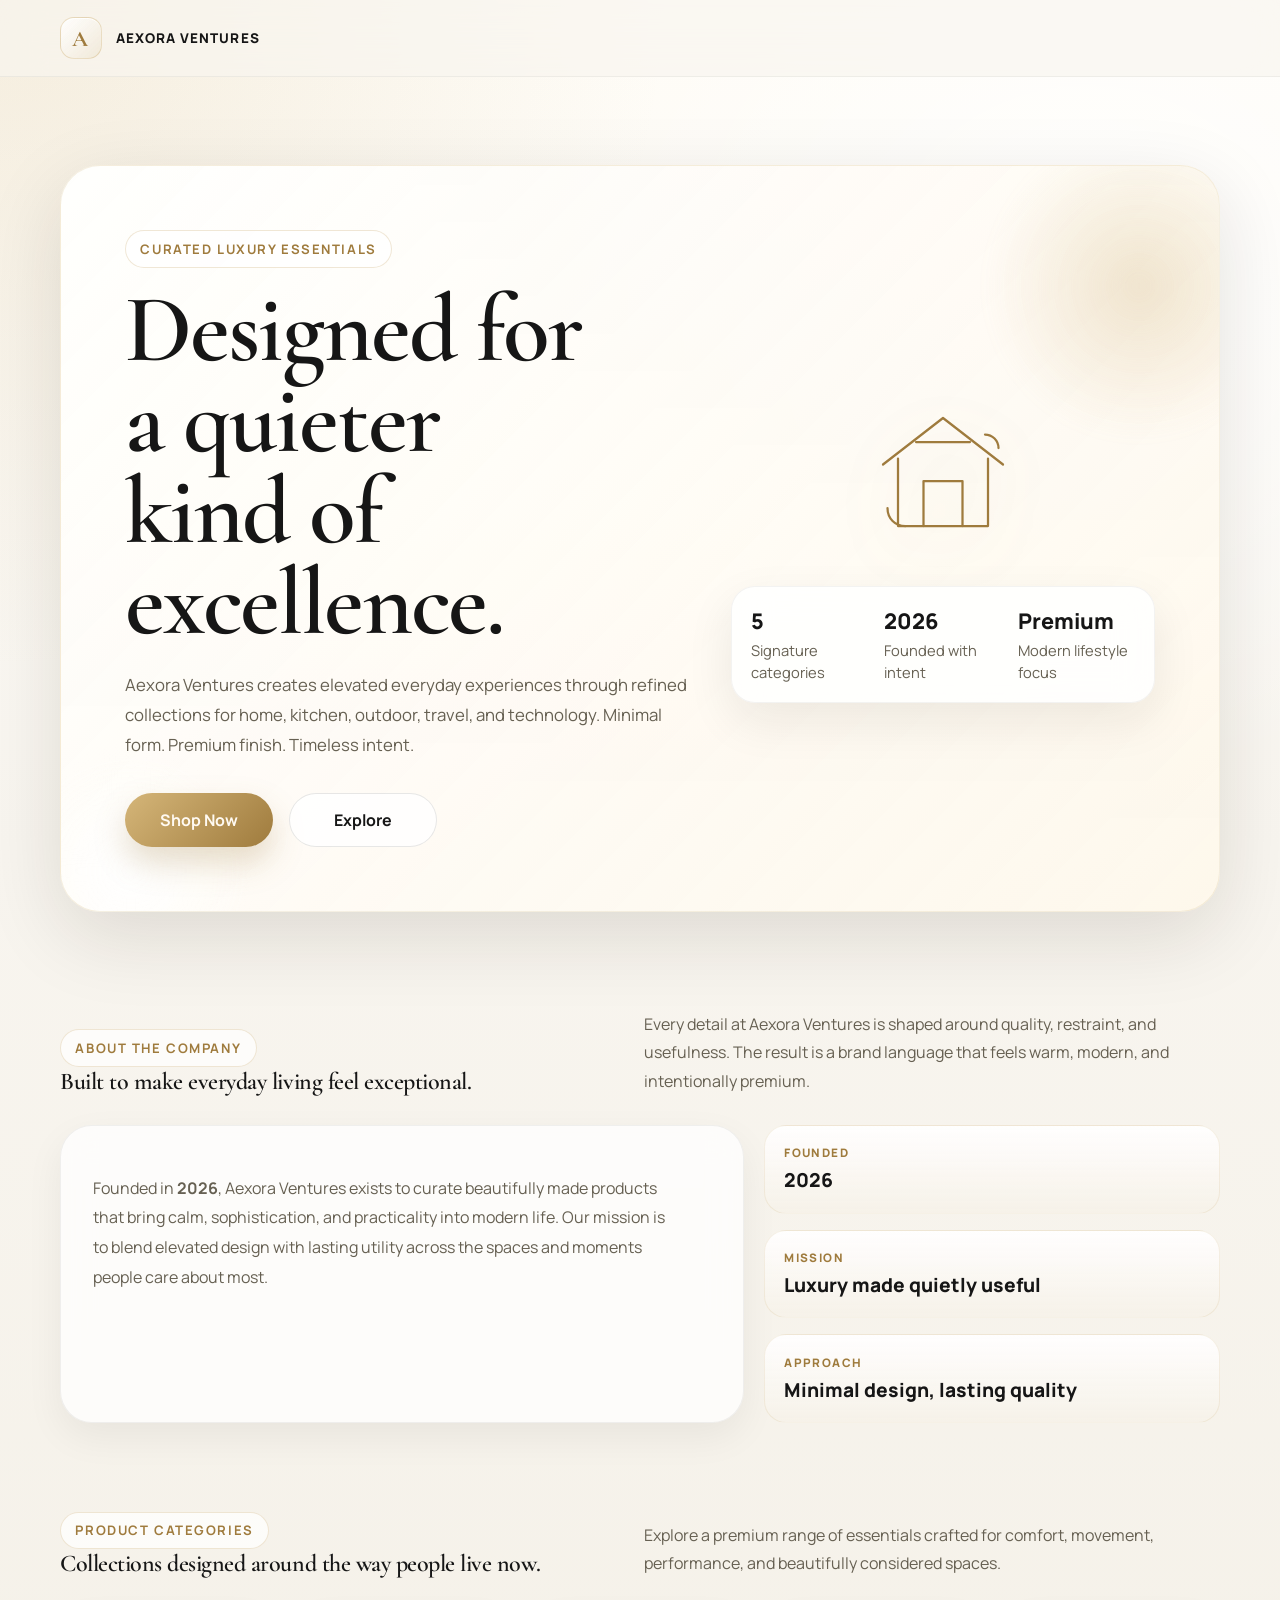
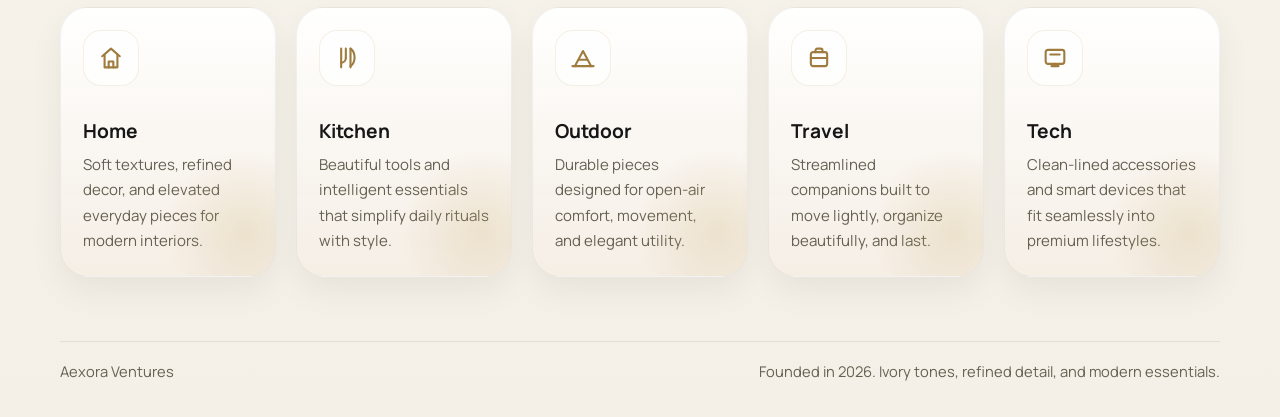
==== index.html @ 9843a8ac "Initial commit" ====
﻿<!DOCTYPE html>
<html lang="en">
<head>
  <meta charset="UTF-8">
  <meta name="viewport" content="width=device-width, initial-scale=1.0">
  <title>Aexora Ventures</title>
  <meta name="description" content="Aexora Ventures crafts refined essentials for modern living across home, kitchen, outdoor, travel, and tech.">
  <link rel="preconnect" href="https://fonts.googleapis.com">
  <link rel="preconnect" href="https://fonts.gstatic.com" crossorigin>
  <link href="https://fonts.googleapis.com/css2?family=Manrope:wght@400;500;600;700;800&family=Cormorant+Garamond:wght@500;600;700&display=swap" rel="stylesheet">
  <style>
    :root {
      --ivory: #f8f5ef;
      --white: #ffffff;
      --sand: #ebe3d3;
      --gold: #c9a96b;
      --gold-deep: #9f7b3d;
      --ink: #161616;
      --muted: #666052;
      --shadow: 0 24px 80px rgba(36, 27, 10, 0.12);
      --radius-lg: 32px;
      --radius-md: 24px;
      --radius-sm: 999px;
      --container: min(1160px, calc(100vw - 2rem));
    }

    * { box-sizing: border-box; }
    html { scroll-behavior: smooth; }

    body {
      margin: 0;
      font-family: "Manrope", sans-serif;
      color: var(--ink);
      background:
        radial-gradient(circle at top left, rgba(201, 169, 107, 0.18), transparent 28%),
        radial-gradient(circle at 85% 15%, rgba(255, 255, 255, 0.9), transparent 24%),
        linear-gradient(180deg, #fffdf8 0%, var(--ivory) 42%, #f4f0e7 100%);
      overflow-x: hidden;
    }

    body::before {
      content: "";
      position: fixed;
      inset: 0;
      pointer-events: none;
      background-image: linear-gradient(rgba(255, 255, 255, 0.22) 1px, transparent 1px), linear-gradient(90deg, rgba(255, 255, 255, 0.18) 1px, transparent 1px);
      background-size: 42px 42px;
      mask-image: linear-gradient(180deg, rgba(0, 0, 0, 0.16), transparent 75%);
      opacity: 0.25;
    }

    a { color: inherit; text-decoration: none; }
    .container { width: var(--container); margin: 0 auto; }

    .site-header {
      position: sticky;
      top: 0;
      z-index: 20;
      backdrop-filter: blur(20px);
      background: rgba(248, 245, 239, 0.68);
      border-bottom: 1px solid rgba(22, 22, 22, 0.05);
    }

    .nav {
      display: flex;
      align-items: center;
      justify-content: flex-start;
      min-height: 76px;
      gap: 1rem;
      position: relative;
    }

    .brand {
      display: flex;
      align-items: center;
      gap: 0.85rem;
      font-weight: 800;
      letter-spacing: 0.08em;
      text-transform: uppercase;
      font-size: 0.84rem;
    }

    .brand-mark {
      width: 42px;
      height: 42px;
      display: grid;
      place-items: center;
      border-radius: 14px;
      border: 1px solid rgba(201, 169, 107, 0.36);
      background: linear-gradient(135deg, rgba(255, 255, 255, 0.92), rgba(201, 169, 107, 0.14));
      box-shadow: inset 0 1px 0 rgba(255, 255, 255, 0.8);
      color: var(--gold-deep);
      font-family: "Cormorant Garamond", serif;
      font-size: 1.4rem;
    }

    .hero { padding: 5.5rem 0 4rem; }

    .hero-shell {
      position: relative;
      overflow: hidden;
      padding: clamp(2rem, 5vw, 4rem);
      border-radius: calc(var(--radius-lg) + 8px);
      background: linear-gradient(135deg, rgba(255, 255, 255, 0.95), rgba(255, 248, 235, 0.82)), linear-gradient(180deg, rgba(201, 169, 107, 0.08), transparent);
      border: 1px solid rgba(201, 169, 107, 0.18);
      box-shadow: var(--shadow);
      isolation: isolate;
    }

    .hero-shell::before,
    .hero-shell::after {
      content: "";
      position: absolute;
      border-radius: 999px;
      filter: blur(8px);
      z-index: -1;
    }

    .hero-shell::before {
      width: 320px;
      height: 320px;
      right: -80px;
      top: -40px;
      background: radial-gradient(circle, rgba(201, 169, 107, 0.28), transparent 68%);
    }

    .hero-shell::after {
      width: 260px;
      height: 260px;
      left: -60px;
      bottom: -90px;
      background: radial-gradient(circle, rgba(255, 255, 255, 0.92), transparent 62%);
    }

    .hero-grid {
      display: grid;
      grid-template-columns: 1.15fr 0.85fr;
      gap: 2rem;
      align-items: center;
    }

    .eyebrow {
      display: inline-flex;
      align-items: center;
      gap: 0.5rem;
      padding: 0.55rem 0.9rem;
      border-radius: var(--radius-sm);
      border: 1px solid rgba(201, 169, 107, 0.28);
      background: rgba(255, 255, 255, 0.72);
      color: var(--gold-deep);
      font-size: 0.82rem;
      font-weight: 700;
      letter-spacing: 0.12em;
      text-transform: uppercase;
    }

    h1, h2 {
      font-family: "Cormorant Garamond", serif;
      font-weight: 600;
      letter-spacing: -0.02em;
      margin: 0;
    }

    h1 {
      font-size: clamp(3rem, 8vw, 6rem);
      line-height: 0.95;
      margin-top: 1rem;
      max-width: 10ch;
    }

    .hero-copy p {
      max-width: 44rem;
      font-size: 1.05rem;
      line-height: 1.8;
      color: var(--muted);
      margin: 1.35rem 0 0;
    }

    .button-row {
      display: flex;
      flex-wrap: wrap;
      gap: 1rem;
      margin-top: 2rem;
    }

    .button {
      display: inline-flex;
      align-items: center;
      justify-content: center;
      min-width: 148px;
      padding: 0.95rem 1.4rem;
      border-radius: var(--radius-sm);
      font-weight: 700;
      transition: transform 0.25s ease, box-shadow 0.25s ease, background 0.25s ease, color 0.25s ease;
    }

    .button-primary {
      background: linear-gradient(135deg, #d5b679, var(--gold-deep));
      color: #fffaf2;
      box-shadow: 0 16px 32px rgba(159, 123, 61, 0.26);
    }

    .button-secondary {
      border: 1px solid rgba(22, 22, 22, 0.1);
      background: rgba(255, 255, 255, 0.82);
      color: var(--ink);
    }

    .button:hover,
    .button:focus-visible { transform: translateY(-2px); }

    .hero-card { display: grid; gap: 1rem; }

    .floating-card,
    .stat-card {
      border-radius: var(--radius-md);
      background: rgba(255, 255, 255, 0.84);
      border: 1px solid rgba(22, 22, 22, 0.05);
      box-shadow: 0 18px 48px rgba(22, 22, 22, 0.08);
      backdrop-filter: blur(18px);
    }

    .floating-card {
      padding: 0.5rem;
      min-height: 0;
      display: grid;
      place-items: center;
      background: transparent;
      border: 0;
      box-shadow: none;
      backdrop-filter: none;
    }

    .floating-card::before {
      display: none;
    }

    .hero-symbol-wrap {
      position: relative;
      width: 100%;
      display: grid;
      place-items: center;
    }

    .hero-symbol {
      width: min(100%, 180px);
      display: grid;
      place-items: center;
      color: var(--gold-deep);
      animation: float 7s ease-in-out infinite;
    }

    .hero-symbol svg {
      width: 100%;
      height: auto;
      stroke: currentColor;
      fill: none;
      stroke-width: 1.5;
      stroke-linecap: round;
      stroke-linejoin: round;
      filter: drop-shadow(0 16px 28px rgba(159, 123, 61, 0.18));
    }

    .stat-card {
      display: grid;
      grid-template-columns: repeat(3, 1fr);
      gap: 1rem;
      padding: 1.2rem;
    }

    .stat strong {
      display: block;
      font-size: 1.35rem;
      font-weight: 800;
      margin-bottom: 0.25rem;
    }

    .stat span {
      color: var(--muted);
      font-size: 0.92rem;
    }

    section { padding: 1.5rem 0 4rem; }

    .section-head {
      display: flex;
      align-items: end;
      justify-content: space-between;
      gap: 1rem;
      margin-bottom: 1.8rem;
    }

    .section-head p {
      color: var(--muted);
      max-width: 36rem;
      line-height: 1.8;
      margin: 0.6rem 0 0;
    }

    .about-grid,
    .category-grid,
    .featured-grid {
      display: grid;
      gap: 1.25rem;
    }

    .about-grid { grid-template-columns: 1.2fr 0.8fr; }

    .panel {
      border-radius: var(--radius-lg);
      padding: clamp(1.4rem, 3vw, 2rem);
      background: rgba(255, 255, 255, 0.74);
      border: 1px solid rgba(22, 22, 22, 0.06);
      box-shadow: 0 14px 38px rgba(22, 22, 22, 0.06);
      backdrop-filter: blur(16px);
    }

    .mission-copy {
      color: var(--muted);
      line-height: 1.85;
      font-size: 1rem;
      max-width: 58ch;
    }

    .about-meta { display: grid; gap: 1rem; }

    .meta-block {
      padding: 1.2rem;
      border-radius: 22px;
      background: linear-gradient(180deg, rgba(255, 255, 255, 0.92), rgba(246, 241, 232, 0.88));
      border: 1px solid rgba(201, 169, 107, 0.16);
    }

    .meta-block small {
      display: block;
      text-transform: uppercase;
      letter-spacing: 0.12em;
      font-size: 0.73rem;
      color: var(--gold-deep);
      margin-bottom: 0.4rem;
      font-weight: 800;
    }

    .meta-block strong {
      font-size: 1.2rem;
      font-weight: 800;
    }

    .category-grid { grid-template-columns: repeat(5, minmax(0, 1fr)); }

    .category-card {
      position: relative;
      min-height: 230px;
      padding: 1.35rem;
      overflow: hidden;
      border-radius: 28px;
      background: linear-gradient(180deg, rgba(255, 255, 255, 0.94), rgba(244, 238, 228, 0.92));
      border: 1px solid rgba(22, 22, 22, 0.05);
      box-shadow: 0 14px 34px rgba(22, 22, 22, 0.06);
      transition: transform 0.35s ease, box-shadow 0.35s ease;
    }

    .category-card::before {
      content: "";
      position: absolute;
      width: 170px;
      height: 170px;
      right: -55px;
      bottom: -40px;
      border-radius: 50%;
      background: radial-gradient(circle, rgba(201, 169, 107, 0.22), transparent 68%);
    }

    .category-card:hover,
    .category-card:focus-within {
      transform: translateY(-6px);
      box-shadow: 0 22px 52px rgba(22, 22, 22, 0.1);
    }

    .category-icon {
      width: 56px;
      height: 56px;
      border-radius: 18px;
      display: grid;
      place-items: center;
      background: rgba(255, 255, 255, 0.78);
      border: 1px solid rgba(201, 169, 107, 0.18);
      color: var(--gold-deep);
      font-size: 1.35rem;
      margin-bottom: 2rem;
    }

    .category-icon svg {
      width: 28px;
      height: 28px;
      stroke: currentColor;
      fill: none;
      stroke-width: 1.8;
      stroke-linecap: round;
      stroke-linejoin: round;
    }

    .category-card h3 {
      margin: 0 0 0.5rem;
      font-size: 1.2rem;
    }

    .category-card p {
      margin: 0;
      color: var(--muted);
      line-height: 1.7;
      font-size: 0.94rem;
    }

    .featured-grid { grid-template-columns: 1.1fr 0.9fr; }

    .featured-main {
      min-height: 320px;
      display: flex;
      flex-direction: column;
      justify-content: space-between;
      background: linear-gradient(135deg, rgba(255, 255, 255, 0.96), rgba(245, 239, 230, 0.88)), radial-gradient(circle at right, rgba(201, 169, 107, 0.14), transparent 35%);
    }

    .featured-main p {
      color: var(--muted);
      max-width: 34rem;
      line-height: 1.85;
    }

    .placeholder-badge {
      display: inline-flex;
      align-items: center;
      gap: 0.45rem;
      width: fit-content;
      padding: 0.55rem 0.9rem;
      border-radius: var(--radius-sm);
      background: rgba(201, 169, 107, 0.12);
      color: var(--gold-deep);
      font-weight: 700;
      font-size: 0.86rem;
    }

    .footer { padding: 0 0 2.25rem; }

    .footer-shell {
      display: flex;
      align-items: center;
      justify-content: space-between;
      gap: 1rem;
      padding: 1.2rem 0 0;
      border-top: 1px solid rgba(22, 22, 22, 0.08);
      color: var(--muted);
      font-size: 0.92rem;
    }

    .reveal {
      opacity: 0;
      transform: translateY(24px);
      transition: opacity 0.7s ease, transform 0.7s ease;
    }

    .reveal.is-visible {
      opacity: 1;
      transform: translateY(0);
    }

    .reveal-delay-1 { transition-delay: 0.08s; }
    .reveal-delay-2 { transition-delay: 0.16s; }
    .reveal-delay-3 { transition-delay: 0.24s; }
    .reveal-delay-4 { transition-delay: 0.32s; }

    @keyframes float {
      0%, 100% { transform: translateY(0) scale(1); }
      50% { transform: translateY(-10px) scale(1.02); }
    }

    @media (max-width: 1080px) {
      .hero-grid,
      .about-grid,
      .featured-grid { grid-template-columns: 1fr; }
      .category-grid { grid-template-columns: repeat(2, minmax(0, 1fr)); }
    }

    @media (max-width: 760px) {
      .site-header { background: rgba(248, 245, 239, 0.88); }

      .stat-card,
      .category-grid { grid-template-columns: 1fr; }

      h1 { max-width: 12ch; }
      .button { width: 100%; }

      .footer-shell,
      .section-head {
        flex-direction: column;
        align-items: start;
      }
    }
  </style>
</head>
<body>
  <header class="site-header">
    <div class="container">
      <nav class="nav" id="nav">
        <a class="brand" href="#top" aria-label="Aexora Ventures home">
          <span class="brand-mark">A</span>
          <span>Aexora Ventures</span>
        </a>
      </nav>
    </div>
  </header>

  <main id="top">
    <section class="hero">
      <div class="container">
        <div class="hero-shell reveal is-visible">
          <div class="hero-grid">
            <div class="hero-copy">
              <div class="eyebrow">Curated Luxury Essentials</div>
              <h1>Designed for a quieter kind of excellence.</h1>
              <p>
                Aexora Ventures creates elevated everyday experiences through refined collections for home,
                kitchen, outdoor, travel, and technology. Minimal form. Premium finish. Timeless intent.
              </p>
              <div class="button-row">
                <a class="button button-primary" href="#categories">Shop Now</a>
                <a class="button button-secondary" href="#about">Explore</a>
              </div>
            </div>
            <div class="hero-card">
              <div class="floating-card reveal reveal-delay-1">
                <div class="hero-symbol-wrap" aria-hidden="true">
                  <div class="hero-symbol">
                    <svg viewBox="0 0 120 120">
                      <path d="M20 55 60 24l40 31"></path>
                      <path d="M30 51v45h60V51"></path>
                      <path d="M47 96V66h26v30"></path>
                      <path d="M42 40h36"></path>
                      <path d="M88 35c5 0 9 4 9 9"></path>
                      <path d="M23 84c0 7 5 12 12 12"></path>
                    </svg>
                  </div>
                </div>
              </div>
              <div class="stat-card reveal reveal-delay-2">
                <div class="stat">
                  <strong>5</strong>
                  <span>Signature categories</span>
                </div>
                <div class="stat">
                  <strong>2026</strong>
                  <span>Founded with intent</span>
                </div>
                <div class="stat">
                  <strong>Premium</strong>
                  <span>Modern lifestyle focus</span>
                </div>
              </div>
            </div>
          </div>
        </div>
      </div>
    </section>

    <section id="about">
      <div class="container">
        <div class="section-head reveal">
          <div>
            <div class="eyebrow">About The Company</div>
            <h2>Built to make everyday living feel exceptional.</h2>
          </div>
          <p>
            Every detail at Aexora Ventures is shaped around quality, restraint, and usefulness. The result is a brand
            language that feels warm, modern, and intentionally premium.
          </p>
        </div>
        <div class="about-grid">
          <article class="panel reveal reveal-delay-1">
            <p class="mission-copy">
              Founded in <strong>2026</strong>, Aexora Ventures exists to curate beautifully made products that bring
              calm, sophistication, and practicality into modern life. Our mission is to blend elevated design with
              lasting utility across the spaces and moments people care about most.
            </p>
          </article>
          <aside class="about-meta">
            <div class="meta-block reveal reveal-delay-2">
              <small>Founded</small>
              <strong>2026</strong>
            </div>
            <div class="meta-block reveal reveal-delay-3">
              <small>Mission</small>
              <strong>Luxury made quietly useful</strong>
            </div>
            <div class="meta-block reveal reveal-delay-4">
              <small>Approach</small>
              <strong>Minimal design, lasting quality</strong>
            </div>
          </aside>
        </div>
      </div>
    </section>

    <section id="categories">
      <div class="container">
        <div class="section-head reveal">
          <div>
            <div class="eyebrow">Product Categories</div>
            <h2>Collections designed around the way people live now.</h2>
          </div>
          <p>
            Explore a premium range of essentials crafted for comfort, movement, performance, and beautifully considered spaces.
          </p>
        </div>
        <div class="category-grid">
          <article class="category-card reveal reveal-delay-1">
            <div class="category-icon" aria-hidden="true">
              <svg viewBox="0 0 24 24">
                <path d="M4.5 10.5 12 4l7.5 6.5"></path>
                <path d="M6.5 9.5V20h11V9.5"></path>
                <path d="M10 20v-5h4v5"></path>
              </svg>
            </div>
            <h3>Home</h3>
            <p>Soft textures, refined decor, and elevated everyday pieces for modern interiors.</p>
          </article>
          <article class="category-card reveal reveal-delay-2">
            <div class="category-icon" aria-hidden="true">
              <svg viewBox="0 0 24 24">
                <path d="M7 4v16"></path>
                <path d="M11 4v8"></path>
                <path d="M15 4v16"></path>
                <path d="M11 12c0 2.2-1.8 4-4 4"></path>
                <path d="M15 4c2.4 1.8 3.5 4.2 3.5 7.5S17.4 17.2 15 19"></path>
              </svg>
            </div>
            <h3>Kitchen</h3>
            <p>Beautiful tools and intelligent essentials that simplify daily rituals with style.</p>
          </article>
          <article class="category-card reveal reveal-delay-3">
            <div class="category-icon" aria-hidden="true">
              <svg viewBox="0 0 24 24">
                <path d="M5 19 12 6l7 13"></path>
                <path d="M8.5 13.5h7"></path>
                <path d="M3 19h18"></path>
              </svg>
            </div>
            <h3>Outdoor</h3>
            <p>Durable pieces designed for open-air comfort, movement, and elegant utility.</p>
          </article>
          <article class="category-card reveal reveal-delay-4">
            <div class="category-icon" aria-hidden="true">
              <svg viewBox="0 0 24 24">
                <rect x="5" y="7" width="14" height="12" rx="2"></rect>
                <path d="M9 7V5.5A1.5 1.5 0 0 1 10.5 4h3A1.5 1.5 0 0 1 15 5.5V7"></path>
                <path d="M5 12h14"></path>
              </svg>
            </div>
            <h3>Travel</h3>
            <p>Streamlined companions built to move lightly, organize beautifully, and last.</p>
          </article>
          <article class="category-card reveal">
            <div class="category-icon" aria-hidden="true">
              <svg viewBox="0 0 24 24">
                <rect x="4" y="5" width="16" height="12" rx="2"></rect>
                <path d="M9 19h6"></path>
                <path d="M12 17v2"></path>
                <path d="M8 9h8"></path>
              </svg>
            </div>
            <h3>Tech</h3>
            <p>Clean-lined accessories and smart devices that fit seamlessly into premium lifestyles.</p>
          </article>
        </div>
      </div>
    </section>
  </main>

  <footer class="footer" id="contact">
    <div class="container">
      <div class="footer-shell">
        <span>Aexora Ventures</span>
        <span>Founded in 2026. Ivory tones, refined detail, and modern essentials.</span>
      </div>
    </div>
  </footer>

    <script>
    const observer = new IntersectionObserver((entries) => {
      entries.forEach((entry) => {
        if (entry.isIntersecting) {
          entry.target.classList.add("is-visible");
          observer.unobserve(entry.target);
        }
      });
    }, { threshold: 0.18 });

    document.querySelectorAll(".reveal:not(.is-visible)").forEach((element) => observer.observe(element));
  </script>
</body>
</html>
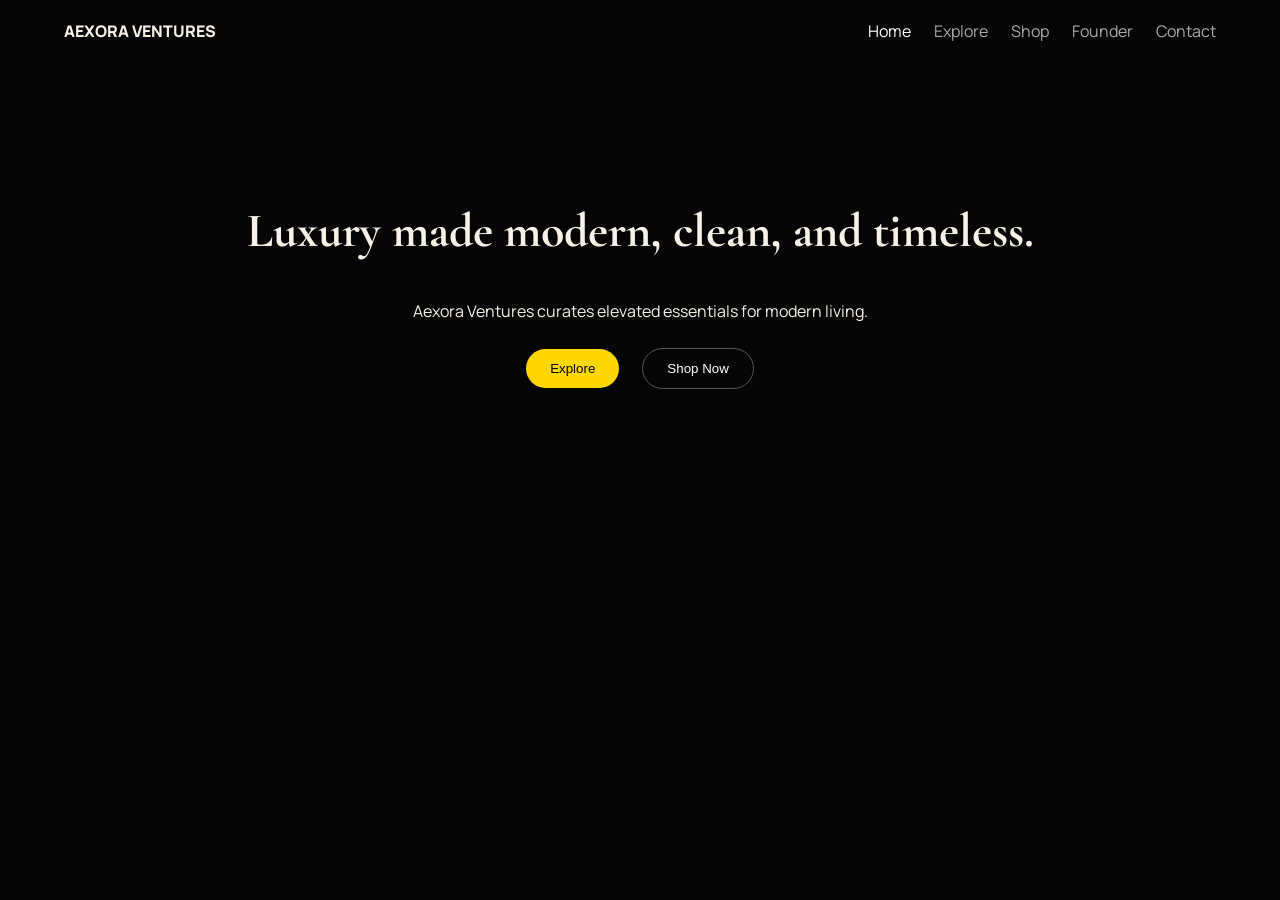
==== commit f2eb38b9: "fixed blank page" ====
--- a/index.html
+++ b/index.html
@@ -1,704 +1,129 @@
-﻿<!DOCTYPE html>
+<!DOCTYPE html>
 <html lang="en">
 <head>
   <meta charset="UTF-8">
   <meta name="viewport" content="width=device-width, initial-scale=1.0">
-  <title>Aexora Ventures</title>
-  <meta name="description" content="Aexora Ventures crafts refined essentials for modern living across home, kitchen, outdoor, travel, and tech.">
-  <link rel="preconnect" href="https://fonts.googleapis.com">
-  <link rel="preconnect" href="https://fonts.gstatic.com" crossorigin>
-  <link href="https://fonts.googleapis.com/css2?family=Manrope:wght@400;500;600;700;800&family=Cormorant+Garamond:wght@500;600;700&display=swap" rel="stylesheet">
+  <title>Aexora Ventures | Luxury Reimagined</title>
+
+  <link href="https://fonts.googleapis.com/css2?family=Manrope:wght@400;600;800&family=Cormorant+Garamond:wght@600&display=swap" rel="stylesheet">
+
   <style>
-    :root {
-      --ivory: #f8f5ef;
-      --white: #ffffff;
-      --sand: #ebe3d3;
-      --gold: #c9a96b;
-      --gold-deep: #9f7b3d;
-      --ink: #161616;
-      --muted: #666052;
-      --shadow: 0 24px 80px rgba(36, 27, 10, 0.12);
-      --radius-lg: 32px;
-      --radius-md: 24px;
-      --radius-sm: 999px;
-      --container: min(1160px, calc(100vw - 2rem));
+    body {
+      margin: 0;
+      background: #050505;
+      color: #f7f2e8;
+      font-family: "Manrope", sans-serif;
     }
 
-    * { box-sizing: border-box; }
-    html { scroll-behavior: smooth; }
-
-    body {
-      margin: 0;
-      font-family: "Manrope", sans-serif;
-      color: var(--ink);
-      background:
-        radial-gradient(circle at top left, rgba(201, 169, 107, 0.18), transparent 28%),
-        radial-gradient(circle at 85% 15%, rgba(255, 255, 255, 0.9), transparent 24%),
-        linear-gradient(180deg, #fffdf8 0%, var(--ivory) 42%, #f4f0e7 100%);
-      overflow-x: hidden;
+    .container {
+      width: 90%;
+      margin: auto;
     }
 
-    body::before {
-      content: "";
-      position: fixed;
-      inset: 0;
-      pointer-events: none;
-      background-image: linear-gradient(rgba(255, 255, 255, 0.22) 1px, transparent 1px), linear-gradient(90deg, rgba(255, 255, 255, 0.18) 1px, transparent 1px);
-      background-size: 42px 42px;
-      mask-image: linear-gradient(180deg, rgba(0, 0, 0, 0.16), transparent 75%);
-      opacity: 0.25;
-    }
-
-    a { color: inherit; text-decoration: none; }
-    .container { width: var(--container); margin: 0 auto; }
-
-    .site-header {
-      position: sticky;
-      top: 0;
-      z-index: 20;
-      backdrop-filter: blur(20px);
-      background: rgba(248, 245, 239, 0.68);
-      border-bottom: 1px solid rgba(22, 22, 22, 0.05);
-    }
-
-    .nav {
+    header {
+      padding: 20px 0;
       display: flex;
+      justify-content: space-between;
       align-items: center;
-      justify-content: flex-start;
-      min-height: 76px;
-      gap: 1rem;
-      position: relative;
     }
 
     .brand {
-      display: flex;
-      align-items: center;
-      gap: 0.85rem;
       font-weight: 800;
-      letter-spacing: 0.08em;
-      text-transform: uppercase;
-      font-size: 0.84rem;
     }
 
-    .brand-mark {
-      width: 42px;
-      height: 42px;
-      display: grid;
-      place-items: center;
-      border-radius: 14px;
-      border: 1px solid rgba(201, 169, 107, 0.36);
-      background: linear-gradient(135deg, rgba(255, 255, 255, 0.92), rgba(201, 169, 107, 0.14));
-      box-shadow: inset 0 1px 0 rgba(255, 255, 255, 0.8);
-      color: var(--gold-deep);
-      font-family: "Cormorant Garamond", serif;
-      font-size: 1.4rem;
+    nav a {
+      margin-left: 20px;
+      color: #aaa;
+      text-decoration: none;
     }
 
-    .hero { padding: 5.5rem 0 4rem; }
-
-    .hero-shell {
-      position: relative;
-      overflow: hidden;
-      padding: clamp(2rem, 5vw, 4rem);
-      border-radius: calc(var(--radius-lg) + 8px);
-      background: linear-gradient(135deg, rgba(255, 255, 255, 0.95), rgba(255, 248, 235, 0.82)), linear-gradient(180deg, rgba(201, 169, 107, 0.08), transparent);
-      border: 1px solid rgba(201, 169, 107, 0.18);
-      box-shadow: var(--shadow);
-      isolation: isolate;
+    nav a.active {
+      color: #fff;
     }
 
-    .hero-shell::before,
-    .hero-shell::after {
-      content: "";
-      position: absolute;
-      border-radius: 999px;
-      filter: blur(8px);
-      z-index: -1;
-    }
-
-    .hero-shell::before {
-      width: 320px;
-      height: 320px;
-      right: -80px;
-      top: -40px;
-      background: radial-gradient(circle, rgba(201, 169, 107, 0.28), transparent 68%);
-    }
-
-    .hero-shell::after {
-      width: 260px;
-      height: 260px;
-      left: -60px;
-      bottom: -90px;
-      background: radial-gradient(circle, rgba(255, 255, 255, 0.92), transparent 62%);
-    }
-
-    .hero-grid {
-      display: grid;
-      grid-template-columns: 1.15fr 0.85fr;
-      gap: 2rem;
-      align-items: center;
-    }
-
-    .eyebrow {
-      display: inline-flex;
-      align-items: center;
-      gap: 0.5rem;
-      padding: 0.55rem 0.9rem;
-      border-radius: var(--radius-sm);
-      border: 1px solid rgba(201, 169, 107, 0.28);
-      background: rgba(255, 255, 255, 0.72);
-      color: var(--gold-deep);
-      font-size: 0.82rem;
-      font-weight: 700;
-      letter-spacing: 0.12em;
-      text-transform: uppercase;
-    }
-
-    h1, h2 {
-      font-family: "Cormorant Garamond", serif;
-      font-weight: 600;
-      letter-spacing: -0.02em;
-      margin: 0;
+    .hero {
+      padding: 100px 0;
+      text-align: center;
     }
 
     h1 {
-      font-size: clamp(3rem, 8vw, 6rem);
-      line-height: 0.95;
-      margin-top: 1rem;
-      max-width: 10ch;
-    }
-
-    .hero-copy p {
-      max-width: 44rem;
-      font-size: 1.05rem;
-      line-height: 1.8;
-      color: var(--muted);
-      margin: 1.35rem 0 0;
-    }
-
-    .button-row {
-      display: flex;
-      flex-wrap: wrap;
-      gap: 1rem;
-      margin-top: 2rem;
+      font-family: "Cormorant Garamond", serif;
+      font-size: 3rem;
     }
 
     .button {
-      display: inline-flex;
-      align-items: center;
-      justify-content: center;
-      min-width: 148px;
-      padding: 0.95rem 1.4rem;
-      border-radius: var(--radius-sm);
-      font-weight: 700;
-      transition: transform 0.25s ease, box-shadow 0.25s ease, background 0.25s ease, color 0.25s ease;
+      padding: 12px 24px;
+      margin: 10px;
+      border-radius: 30px;
+      border: none;
+      cursor: pointer;
     }
 
-    .button-primary {
-      background: linear-gradient(135deg, #d5b679, var(--gold-deep));
-      color: #fffaf2;
-      box-shadow: 0 16px 32px rgba(159, 123, 61, 0.26);
+    .primary {
+      background: gold;
+      color: black;
     }
 
-    .button-secondary {
-      border: 1px solid rgba(22, 22, 22, 0.1);
-      background: rgba(255, 255, 255, 0.82);
-      color: var(--ink);
-    }
-
-    .button:hover,
-    .button:focus-visible { transform: translateY(-2px); }
-
-    .hero-card { display: grid; gap: 1rem; }
-
-    .floating-card,
-    .stat-card {
-      border-radius: var(--radius-md);
-      background: rgba(255, 255, 255, 0.84);
-      border: 1px solid rgba(22, 22, 22, 0.05);
-      box-shadow: 0 18px 48px rgba(22, 22, 22, 0.08);
-      backdrop-filter: blur(18px);
-    }
-
-    .floating-card {
-      padding: 0.5rem;
-      min-height: 0;
-      display: grid;
-      place-items: center;
+    .secondary {
       background: transparent;
-      border: 0;
-      box-shadow: none;
-      backdrop-filter: none;
-    }
-
-    .floating-card::before {
-      display: none;
-    }
-
-    .hero-symbol-wrap {
-      position: relative;
-      width: 100%;
-      display: grid;
-      place-items: center;
-    }
-
-    .hero-symbol {
-      width: min(100%, 180px);
-      display: grid;
-      place-items: center;
-      color: var(--gold-deep);
-      animation: float 7s ease-in-out infinite;
-    }
-
-    .hero-symbol svg {
-      width: 100%;
-      height: auto;
-      stroke: currentColor;
-      fill: none;
-      stroke-width: 1.5;
-      stroke-linecap: round;
-      stroke-linejoin: round;
-      filter: drop-shadow(0 16px 28px rgba(159, 123, 61, 0.18));
-    }
-
-    .stat-card {
-      display: grid;
-      grid-template-columns: repeat(3, 1fr);
-      gap: 1rem;
-      padding: 1.2rem;
-    }
-
-    .stat strong {
-      display: block;
-      font-size: 1.35rem;
-      font-weight: 800;
-      margin-bottom: 0.25rem;
-    }
-
-    .stat span {
-      color: var(--muted);
-      font-size: 0.92rem;
-    }
-
-    section { padding: 1.5rem 0 4rem; }
-
-    .section-head {
-      display: flex;
-      align-items: end;
-      justify-content: space-between;
-      gap: 1rem;
-      margin-bottom: 1.8rem;
-    }
-
-    .section-head p {
-      color: var(--muted);
-      max-width: 36rem;
-      line-height: 1.8;
-      margin: 0.6rem 0 0;
-    }
-
-    .about-grid,
-    .category-grid,
-    .featured-grid {
-      display: grid;
-      gap: 1.25rem;
-    }
-
-    .about-grid { grid-template-columns: 1.2fr 0.8fr; }
-
-    .panel {
-      border-radius: var(--radius-lg);
-      padding: clamp(1.4rem, 3vw, 2rem);
-      background: rgba(255, 255, 255, 0.74);
-      border: 1px solid rgba(22, 22, 22, 0.06);
-      box-shadow: 0 14px 38px rgba(22, 22, 22, 0.06);
-      backdrop-filter: blur(16px);
-    }
-
-    .mission-copy {
-      color: var(--muted);
-      line-height: 1.85;
-      font-size: 1rem;
-      max-width: 58ch;
-    }
-
-    .about-meta { display: grid; gap: 1rem; }
-
-    .meta-block {
-      padding: 1.2rem;
-      border-radius: 22px;
-      background: linear-gradient(180deg, rgba(255, 255, 255, 0.92), rgba(246, 241, 232, 0.88));
-      border: 1px solid rgba(201, 169, 107, 0.16);
-    }
-
-    .meta-block small {
-      display: block;
-      text-transform: uppercase;
-      letter-spacing: 0.12em;
-      font-size: 0.73rem;
-      color: var(--gold-deep);
-      margin-bottom: 0.4rem;
-      font-weight: 800;
-    }
-
-    .meta-block strong {
-      font-size: 1.2rem;
-      font-weight: 800;
-    }
-
-    .category-grid { grid-template-columns: repeat(5, minmax(0, 1fr)); }
-
-    .category-card {
-      position: relative;
-      min-height: 230px;
-      padding: 1.35rem;
-      overflow: hidden;
-      border-radius: 28px;
-      background: linear-gradient(180deg, rgba(255, 255, 255, 0.94), rgba(244, 238, 228, 0.92));
-      border: 1px solid rgba(22, 22, 22, 0.05);
-      box-shadow: 0 14px 34px rgba(22, 22, 22, 0.06);
-      transition: transform 0.35s ease, box-shadow 0.35s ease;
-    }
-
-    .category-card::before {
-      content: "";
-      position: absolute;
-      width: 170px;
-      height: 170px;
-      right: -55px;
-      bottom: -40px;
-      border-radius: 50%;
-      background: radial-gradient(circle, rgba(201, 169, 107, 0.22), transparent 68%);
-    }
-
-    .category-card:hover,
-    .category-card:focus-within {
-      transform: translateY(-6px);
-      box-shadow: 0 22px 52px rgba(22, 22, 22, 0.1);
-    }
-
-    .category-icon {
-      width: 56px;
-      height: 56px;
-      border-radius: 18px;
-      display: grid;
-      place-items: center;
-      background: rgba(255, 255, 255, 0.78);
-      border: 1px solid rgba(201, 169, 107, 0.18);
-      color: var(--gold-deep);
-      font-size: 1.35rem;
-      margin-bottom: 2rem;
-    }
-
-    .category-icon svg {
-      width: 28px;
-      height: 28px;
-      stroke: currentColor;
-      fill: none;
-      stroke-width: 1.8;
-      stroke-linecap: round;
-      stroke-linejoin: round;
-    }
-
-    .category-card h3 {
-      margin: 0 0 0.5rem;
-      font-size: 1.2rem;
-    }
-
-    .category-card p {
-      margin: 0;
-      color: var(--muted);
-      line-height: 1.7;
-      font-size: 0.94rem;
-    }
-
-    .featured-grid { grid-template-columns: 1.1fr 0.9fr; }
-
-    .featured-main {
-      min-height: 320px;
-      display: flex;
-      flex-direction: column;
-      justify-content: space-between;
-      background: linear-gradient(135deg, rgba(255, 255, 255, 0.96), rgba(245, 239, 230, 0.88)), radial-gradient(circle at right, rgba(201, 169, 107, 0.14), transparent 35%);
-    }
-
-    .featured-main p {
-      color: var(--muted);
-      max-width: 34rem;
-      line-height: 1.85;
-    }
-
-    .placeholder-badge {
-      display: inline-flex;
-      align-items: center;
-      gap: 0.45rem;
-      width: fit-content;
-      padding: 0.55rem 0.9rem;
-      border-radius: var(--radius-sm);
-      background: rgba(201, 169, 107, 0.12);
-      color: var(--gold-deep);
-      font-weight: 700;
-      font-size: 0.86rem;
-    }
-
-    .footer { padding: 0 0 2.25rem; }
-
-    .footer-shell {
-      display: flex;
-      align-items: center;
-      justify-content: space-between;
-      gap: 1rem;
-      padding: 1.2rem 0 0;
-      border-top: 1px solid rgba(22, 22, 22, 0.08);
-      color: var(--muted);
-      font-size: 0.92rem;
+      border: 1px solid #555;
+      color: white;
     }
 
     .reveal {
       opacity: 0;
-      transform: translateY(24px);
-      transition: opacity 0.7s ease, transform 0.7s ease;
+      transform: translateY(30px);
+      transition: 0.6s;
     }
 
-    .reveal.is-visible {
+    .reveal.visible {
       opacity: 1;
       transform: translateY(0);
     }
-
-    .reveal-delay-1 { transition-delay: 0.08s; }
-    .reveal-delay-2 { transition-delay: 0.16s; }
-    .reveal-delay-3 { transition-delay: 0.24s; }
-    .reveal-delay-4 { transition-delay: 0.32s; }
-
-    @keyframes float {
-      0%, 100% { transform: translateY(0) scale(1); }
-      50% { transform: translateY(-10px) scale(1.02); }
-    }
-
-    @media (max-width: 1080px) {
-      .hero-grid,
-      .about-grid,
-      .featured-grid { grid-template-columns: 1fr; }
-      .category-grid { grid-template-columns: repeat(2, minmax(0, 1fr)); }
-    }
-
-    @media (max-width: 760px) {
-      .site-header { background: rgba(248, 245, 239, 0.88); }
-
-      .stat-card,
-      .category-grid { grid-template-columns: 1fr; }
-
-      h1 { max-width: 12ch; }
-      .button { width: 100%; }
-
-      .footer-shell,
-      .section-head {
-        flex-direction: column;
-        align-items: start;
-      }
-    }
   </style>
 </head>
+
 <body>
-  <header class="site-header">
-    <div class="container">
-      <nav class="nav" id="nav">
-        <a class="brand" href="#top" aria-label="Aexora Ventures home">
-          <span class="brand-mark">A</span>
-          <span>Aexora Ventures</span>
-        </a>
-      </nav>
-    </div>
-  </header>
 
-  <main id="top">
-    <section class="hero">
-      <div class="container">
-        <div class="hero-shell reveal is-visible">
-          <div class="hero-grid">
-            <div class="hero-copy">
-              <div class="eyebrow">Curated Luxury Essentials</div>
-              <h1>Designed for a quieter kind of excellence.</h1>
-              <p>
-                Aexora Ventures creates elevated everyday experiences through refined collections for home,
-                kitchen, outdoor, travel, and technology. Minimal form. Premium finish. Timeless intent.
-              </p>
-              <div class="button-row">
-                <a class="button button-primary" href="#categories">Shop Now</a>
-                <a class="button button-secondary" href="#about">Explore</a>
-              </div>
-            </div>
-            <div class="hero-card">
-              <div class="floating-card reveal reveal-delay-1">
-                <div class="hero-symbol-wrap" aria-hidden="true">
-                  <div class="hero-symbol">
-                    <svg viewBox="0 0 120 120">
-                      <path d="M20 55 60 24l40 31"></path>
-                      <path d="M30 51v45h60V51"></path>
-                      <path d="M47 96V66h26v30"></path>
-                      <path d="M42 40h36"></path>
-                      <path d="M88 35c5 0 9 4 9 9"></path>
-                      <path d="M23 84c0 7 5 12 12 12"></path>
-                    </svg>
-                  </div>
-                </div>
-              </div>
-              <div class="stat-card reveal reveal-delay-2">
-                <div class="stat">
-                  <strong>5</strong>
-                  <span>Signature categories</span>
-                </div>
-                <div class="stat">
-                  <strong>2026</strong>
-                  <span>Founded with intent</span>
-                </div>
-                <div class="stat">
-                  <strong>Premium</strong>
-                  <span>Modern lifestyle focus</span>
-                </div>
-              </div>
-            </div>
-          </div>
-        </div>
-      </div>
-    </section>
+<header class="container">
+  <div class="brand">AEXORA VENTURES</div>
+  <nav>
+    <a href="#home" class="active">Home</a>
+    <a href="#explore">Explore</a>
+    <a href="#shop">Shop</a>
+    <a href="#founder">Founder</a>
+    <a href="#contact">Contact</a>
+  </nav>
+</header>
 
-    <section id="about">
-      <div class="container">
-        <div class="section-head reveal">
-          <div>
-            <div class="eyebrow">About The Company</div>
-            <h2>Built to make everyday living feel exceptional.</h2>
-          </div>
-          <p>
-            Every detail at Aexora Ventures is shaped around quality, restraint, and usefulness. The result is a brand
-            language that feels warm, modern, and intentionally premium.
-          </p>
-        </div>
-        <div class="about-grid">
-          <article class="panel reveal reveal-delay-1">
-            <p class="mission-copy">
-              Founded in <strong>2026</strong>, Aexora Ventures exists to curate beautifully made products that bring
-              calm, sophistication, and practicality into modern life. Our mission is to blend elevated design with
-              lasting utility across the spaces and moments people care about most.
-            </p>
-          </article>
-          <aside class="about-meta">
-            <div class="meta-block reveal reveal-delay-2">
-              <small>Founded</small>
-              <strong>2026</strong>
-            </div>
-            <div class="meta-block reveal reveal-delay-3">
-              <small>Mission</small>
-              <strong>Luxury made quietly useful</strong>
-            </div>
-            <div class="meta-block reveal reveal-delay-4">
-              <small>Approach</small>
-              <strong>Minimal design, lasting quality</strong>
-            </div>
-          </aside>
-        </div>
-      </div>
-    </section>
+<section class="hero reveal" id="home">
+  <div class="container">
+    <h1>Luxury made modern, clean, and timeless.</h1>
+    <p>
+      Aexora Ventures curates elevated essentials for modern living.
+    </p>
 
-    <section id="categories">
-      <div class="container">
-        <div class="section-head reveal">
-          <div>
-            <div class="eyebrow">Product Categories</div>
-            <h2>Collections designed around the way people live now.</h2>
-          </div>
-          <p>
-            Explore a premium range of essentials crafted for comfort, movement, performance, and beautifully considered spaces.
-          </p>
-        </div>
-        <div class="category-grid">
-          <article class="category-card reveal reveal-delay-1">
-            <div class="category-icon" aria-hidden="true">
-              <svg viewBox="0 0 24 24">
-                <path d="M4.5 10.5 12 4l7.5 6.5"></path>
-                <path d="M6.5 9.5V20h11V9.5"></path>
-                <path d="M10 20v-5h4v5"></path>
-              </svg>
-            </div>
-            <h3>Home</h3>
-            <p>Soft textures, refined decor, and elevated everyday pieces for modern interiors.</p>
-          </article>
-          <article class="category-card reveal reveal-delay-2">
-            <div class="category-icon" aria-hidden="true">
-              <svg viewBox="0 0 24 24">
-                <path d="M7 4v16"></path>
-                <path d="M11 4v8"></path>
-                <path d="M15 4v16"></path>
-                <path d="M11 12c0 2.2-1.8 4-4 4"></path>
-                <path d="M15 4c2.4 1.8 3.5 4.2 3.5 7.5S17.4 17.2 15 19"></path>
-              </svg>
-            </div>
-            <h3>Kitchen</h3>
-            <p>Beautiful tools and intelligent essentials that simplify daily rituals with style.</p>
-          </article>
-          <article class="category-card reveal reveal-delay-3">
-            <div class="category-icon" aria-hidden="true">
-              <svg viewBox="0 0 24 24">
-                <path d="M5 19 12 6l7 13"></path>
-                <path d="M8.5 13.5h7"></path>
-                <path d="M3 19h18"></path>
-              </svg>
-            </div>
-            <h3>Outdoor</h3>
-            <p>Durable pieces designed for open-air comfort, movement, and elegant utility.</p>
-          </article>
-          <article class="category-card reveal reveal-delay-4">
-            <div class="category-icon" aria-hidden="true">
-              <svg viewBox="0 0 24 24">
-                <rect x="5" y="7" width="14" height="12" rx="2"></rect>
-                <path d="M9 7V5.5A1.5 1.5 0 0 1 10.5 4h3A1.5 1.5 0 0 1 15 5.5V7"></path>
-                <path d="M5 12h14"></path>
-              </svg>
-            </div>
-            <h3>Travel</h3>
-            <p>Streamlined companions built to move lightly, organize beautifully, and last.</p>
-          </article>
-          <article class="category-card reveal">
-            <div class="category-icon" aria-hidden="true">
-              <svg viewBox="0 0 24 24">
-                <rect x="4" y="5" width="16" height="12" rx="2"></rect>
-                <path d="M9 19h6"></path>
-                <path d="M12 17v2"></path>
-                <path d="M8 9h8"></path>
-              </svg>
-            </div>
-            <h3>Tech</h3>
-            <p>Clean-lined accessories and smart devices that fit seamlessly into premium lifestyles.</p>
-          </article>
-        </div>
-      </div>
-    </section>
-  </main>
+    <button class="button primary">Explore</button>
+    <button class="button secondary">Shop Now</button>
+  </div>
+</section>
 
-  <footer class="footer" id="contact">
-    <div class="container">
-      <div class="footer-shell">
-        <span>Aexora Ventures</span>
-        <span>Founded in 2026. Ivory tones, refined detail, and modern essentials.</span>
-      </div>
-    </div>
-  </footer>
+<script>
+  // Reveal animation
+  const reveals = document.querySelectorAll(".reveal");
 
-    <script>
-    const observer = new IntersectionObserver((entries) => {
-      entries.forEach((entry) => {
-        if (entry.isIntersecting) {
-          entry.target.classList.add("is-visible");
-          observer.unobserve(entry.target);
-        }
-      });
-    }, { threshold: 0.18 });
+  function showOnScroll() {
+    reveals.forEach(el => {
+      const top = el.getBoundingClientRect().top;
+      if (top < window.innerHeight - 50) {
+        el.classList.add("visible");
+      }
+    });
+  }
 
-    document.querySelectorAll(".reveal:not(.is-visible)").forEach((element) => observer.observe(element));
-  </script>
+  window.addEventListener("scroll", showOnScroll);
+  showOnScroll();
+</script>
+
 </body>
-</html>
-
-
-
+</html>
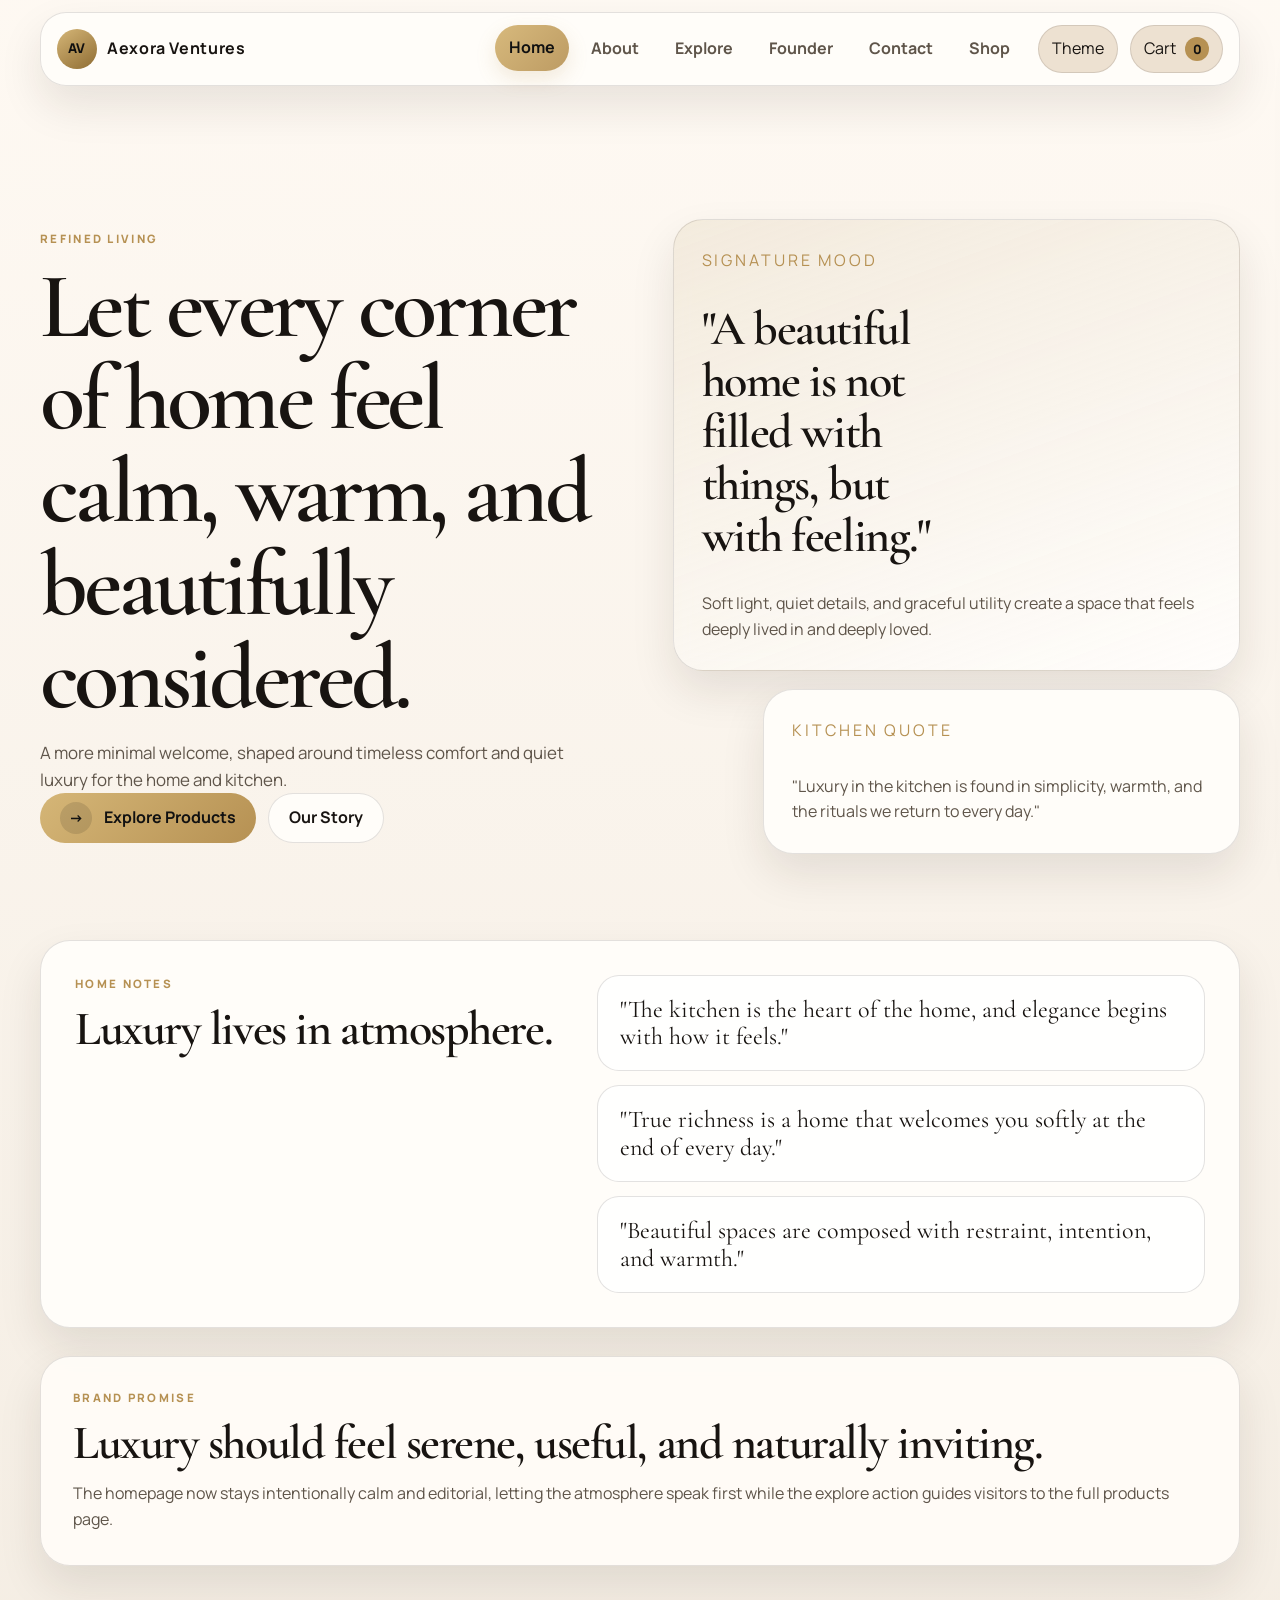
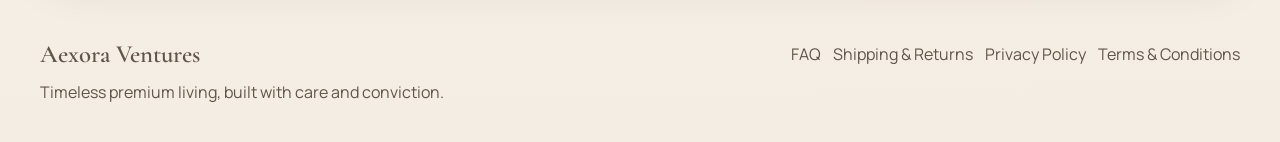
==== commit d49c1717: "First website upload" ====
--- a/index.html
+++ b/index.html
@@ -2,128 +2,131 @@
 <html lang="en">
 <head>
   <meta charset="UTF-8">
-  <meta name="viewport" content="width=device-width, initial-scale=1.0">
-  <title>Aexora Ventures | Luxury Reimagined</title>
+  <meta name="viewport" content="width=device-width, initial-scale=1.0, viewport-fit=cover">
+  <meta name="description" content="Aexora Ventures crafts premium everyday essentials with timeless design and practical luxury.">
+  <title>Aexora Ventures</title>
+  <link rel="preconnect" href="https://fonts.googleapis.com">
+  <link rel="preconnect" href="https://fonts.gstatic.com" crossorigin>
+  <link href="https://fonts.googleapis.com/css2?family=Manrope:wght@400;500;600;700;800&family=Cormorant+Garamond:wght@500;600;700&display=swap" rel="stylesheet">
+  <link rel="stylesheet" href="./assets/styles.css">
+</head>
+<body data-page="home">
+  <div class="site-shell">
+    <header class="topbar">
+      <a class="brand" href="index.html"><span class="brand-mark">AV</span><span class="brand-text">Aexora Ventures</span></a>
+      <button class="nav-toggle" type="button" aria-label="Open navigation" aria-expanded="false">Menu</button>
+      <nav class="nav">
+        <a href="index.html" aria-current="page">Home</a>
+        <a href="about.html">About</a>
+        <a href="explore.html">Explore</a>
+        <a href="founder.html">Founder</a>
+        <a href="contact.html">Contact</a>
+        <a href="shop.html">Shop</a>
+      </nav>
+      <div class="toolbar">
+        <button class="icon-button" type="button" data-theme-toggle aria-label="Toggle theme">Theme</button>
+        <button class="icon-button cart-button" type="button" data-cart-open>Cart <span class="cart-count" data-cart-count>0</span></button>
+      </div>
+    </header>
 
-  <link href="https://fonts.googleapis.com/css2?family=Manrope:wght@400;600;800&family=Cormorant+Garamond:wght@600&display=swap" rel="stylesheet">
+    <main class="section page-stack">
+      <section class="hero">
+        <div class="hero-copy">
+          <p class="eyebrow">Refined Living</p>
+          <h1>Let every corner of home feel calm, warm, and beautifully considered.</h1>
+          <p class="lead">A more minimal welcome, shaped around timeless comfort and quiet luxury for the home and kitchen.</p>
+          <div class="hero-actions">
+            <a class="button button-primary explore-button" href="shop.html">
+              <span class="explore-icon" aria-hidden="true">-></span>
+              <span>Explore Products</span>
+            </a>
+            <a class="button button-secondary" href="about.html">Our Story</a>
+          </div>
+        </div>
+        <div class="hero-showcase">
+          <article class="hero-card hero-card-main glass-panel quote-panel">
+            <p class="card-label">Signature Mood</p>
+            <h2>"A beautiful home is not filled with things, but with feeling."</h2>
+            <p>Soft light, quiet details, and graceful utility create a space that feels deeply lived in and deeply loved.</p>
+          </article>
+          <article class="hero-card hero-card-accent glass-panel quote-panel">
+            <p class="card-label">Kitchen Quote</p>
+            <p>"Luxury in the kitchen is found in simplicity, warmth, and the rituals we return to every day."</p>
+          </article>
+        </div>
+      </section>
 
-  <style>
-    body {
-      margin: 0;
-      background: #050505;
-      color: #f7f2e8;
-      font-family: "Manrope", sans-serif;
-    }
+      <section class="quote-band glass-panel">
+        <div>
+          <p class="eyebrow">Home Notes</p>
+          <h2>Luxury lives in atmosphere.</h2>
+        </div>
+        <div class="quote-stack">
+          <blockquote>"The kitchen is the heart of the home, and elegance begins with how it feels."</blockquote>
+          <blockquote>"True richness is a home that welcomes you softly at the end of every day."</blockquote>
+          <blockquote>"Beautiful spaces are composed with restraint, intention, and warmth."</blockquote>
+        </div>
+      </section>
 
-    .container {
-      width: 90%;
-      margin: auto;
-    }
+      <section class="story-band">
+        <div>
+          <p class="eyebrow">Brand Promise</p>
+          <h2>Luxury should feel serene, useful, and naturally inviting.</h2>
+        </div>
+        <p>The homepage now stays intentionally calm and editorial, letting the atmosphere speak first while the explore action guides visitors to the full products page.</p>
+      </section>
+    </main>
 
-    header {
-      padding: 20px 0;
-      display: flex;
-      justify-content: space-between;
-      align-items: center;
-    }
+    <footer class="footer">
+      <div>
+        <h3>Aexora Ventures</h3>
+        <p>Timeless premium living, built with care and conviction.</p>
+      </div>
+      <div class="footer-links">
+        <a href="faq.html">FAQ</a>
+        <a href="shipping.html">Shipping & Returns</a>
+        <a href="privacy.html">Privacy Policy</a>
+        <a href="terms.html">Terms & Conditions</a>
+      </div>
+    </footer>
+  </div>
 
-    .brand {
-      font-weight: 800;
-    }
+  <aside class="cart-drawer" data-cart-drawer aria-hidden="true">
+    <div class="cart-drawer-header">
+      <h2>Your Cart</h2>
+      <button type="button" class="icon-button" data-cart-close>Close</button>
+    </div>
+    <div class="cart-items" data-cart-items></div>
+    <div class="checkout-box">
+      <div class="price-row"><span>Subtotal</span><strong data-cart-subtotal>$0</strong></div>
+      <button class="button button-primary checkout-trigger" type="button" data-checkout-open>1-Page Checkout</button>
+    </div>
+  </aside>
 
-    nav a {
-      margin-left: 20px;
-      color: #aaa;
-      text-decoration: none;
-    }
+  <div class="overlay" data-overlay></div>
 
-    nav a.active {
-      color: #fff;
-    }
+  <section class="checkout-modal" data-checkout-modal aria-hidden="true">
+    <div class="checkout-card">
+      <div class="cart-drawer-header">
+        <h2>Express Checkout</h2>
+        <button type="button" class="icon-button" data-checkout-close>Close</button>
+      </div>
+      <form class="checkout-form" data-checkout-form>
+        <label>Full Name<input type="text" name="name" required></label>
+        <label>Email<input type="email" name="email" required></label>
+        <label>Address<input type="text" name="address" required></label>
+        <label>Payment Method
+          <select name="payment">
+            <option>Credit / Debit Card</option>
+            <option>UPI</option>
+            <option>PayPal</option>
+          </select>
+        </label>
+        <button class="button button-primary" type="submit">Complete Purchase</button>
+      </form>
+    </div>
+  </section>
 
-    .hero {
-      padding: 100px 0;
-      text-align: center;
-    }
-
-    h1 {
-      font-family: "Cormorant Garamond", serif;
-      font-size: 3rem;
-    }
-
-    .button {
-      padding: 12px 24px;
-      margin: 10px;
-      border-radius: 30px;
-      border: none;
-      cursor: pointer;
-    }
-
-    .primary {
-      background: gold;
-      color: black;
-    }
-
-    .secondary {
-      background: transparent;
-      border: 1px solid #555;
-      color: white;
-    }
-
-    .reveal {
-      opacity: 0;
-      transform: translateY(30px);
-      transition: 0.6s;
-    }
-
-    .reveal.visible {
-      opacity: 1;
-      transform: translateY(0);
-    }
-  </style>
-</head>
-
-<body>
-
-<header class="container">
-  <div class="brand">AEXORA VENTURES</div>
-  <nav>
-    <a href="#home" class="active">Home</a>
-    <a href="#explore">Explore</a>
-    <a href="#shop">Shop</a>
-    <a href="#founder">Founder</a>
-    <a href="#contact">Contact</a>
-  </nav>
-</header>
-
-<section class="hero reveal" id="home">
-  <div class="container">
-    <h1>Luxury made modern, clean, and timeless.</h1>
-    <p>
-      Aexora Ventures curates elevated essentials for modern living.
-    </p>
-
-    <button class="button primary">Explore</button>
-    <button class="button secondary">Shop Now</button>
-  </div>
-</section>
-
-<script>
-  // Reveal animation
-  const reveals = document.querySelectorAll(".reveal");
-
-  function showOnScroll() {
-    reveals.forEach(el => {
-      const top = el.getBoundingClientRect().top;
-      if (top < window.innerHeight - 50) {
-        el.classList.add("visible");
-      }
-    });
-  }
-
-  window.addEventListener("scroll", showOnScroll);
-  showOnScroll();
-</script>
-
+  <script src="./assets/app.js" defer></script>
 </body>
-</html>+</html>
--- a/assets/styles.css
+++ b/assets/styles.css
@@ -0,0 +1,530 @@
+:root {
+  color-scheme: light;
+  --bg: #f4ede3;
+  --surface: rgba(255, 252, 248, 0.92);
+  --surface-solid: #fffdf9;
+  --surface-strong: #ede1d1;
+  --text: #181411;
+  --muted: #5f554a;
+  --line: rgba(24, 20, 17, 0.12);
+  --gold: #b69153;
+  --gold-strong: #d5b677;
+  --shadow: 0 20px 44px rgba(42, 29, 15, 0.1);
+  --radius-lg: 30px;
+  --radius-md: 22px;
+  --radius-sm: 16px;
+  --max-width: 1200px;
+}
+
+body[data-theme="dark"] {
+  color-scheme: dark;
+  --bg: #101010;
+  --surface: rgba(25, 25, 25, 0.88);
+  --surface-solid: #161616;
+  --surface-strong: #212121;
+  --text: #f7f1e8;
+  --muted: #b8ad9f;
+  --line: rgba(247, 241, 232, 0.13);
+  --gold: #d7b679;
+  --gold-strong: #edd4a5;
+  --shadow: 0 24px 58px rgba(0, 0, 0, 0.36);
+}
+
+* { box-sizing: border-box; }
+html { scroll-behavior: smooth; }
+body {
+  margin: 0;
+  -webkit-text-size-adjust: 100%;
+  background:
+    linear-gradient(180deg, rgba(255, 250, 244, 0.94), rgba(244, 237, 227, 0.98)),
+    radial-gradient(circle at top left, rgba(182, 145, 83, 0.1), transparent 28%),
+    radial-gradient(circle at bottom right, rgba(182, 145, 83, 0.08), transparent 24%),
+    var(--bg);
+  color: var(--text);
+  font-family: "Manrope", sans-serif;
+  line-height: 1.6;
+  transition: background-color 220ms ease, color 220ms ease;
+}
+a { color: inherit; text-decoration: none; }
+img { max-width: 100%; display: block; }
+button, input, select, textarea { font: inherit; }
+.site-shell { width: min(calc(100% - 34px), var(--max-width)); margin: 0 auto; }
+
+.topbar {
+  position: sticky;
+  top: 12px;
+  z-index: 20;
+  display: flex;
+  align-items: center;
+  justify-content: flex-start;
+  gap: 14px;
+  margin-top: 12px;
+  padding: 12px 16px;
+  border: 1px solid var(--line);
+  border-radius: 26px;
+  background: rgba(255, 253, 249, 0.94);
+  backdrop-filter: blur(10px);
+  box-shadow: var(--shadow);
+}
+
+body[data-theme="dark"] .topbar { background: rgba(16, 16, 16, 0.9); }
+
+.brand {
+  display: inline-flex;
+  align-items: center;
+  gap: 10px;
+  font-weight: 700;
+  letter-spacing: 0.04em;
+}
+
+.brand-mark {
+  display: grid;
+  place-items: center;
+  width: 40px;
+  height: 40px;
+  border-radius: 50%;
+  background: linear-gradient(145deg, var(--gold-strong), #8f6d34);
+  color: #0f0f0f;
+  font-size: 0.84rem;
+  font-weight: 800;
+}
+
+.nav {
+  display: flex;
+  align-items: center;
+  gap: 8px;
+  margin-left: auto;
+}
+
+.nav a {
+  padding: 10px 14px;
+  border-radius: 999px;
+  color: var(--muted);
+  font-weight: 700;
+  transition: color 180ms ease, background-color 180ms ease, transform 180ms ease, box-shadow 180ms ease;
+}
+
+.nav a:hover,
+.nav a[aria-current="page"] {
+  color: var(--text);
+  background: rgba(182, 145, 83, 0.12);
+  transform: translateY(-1px);
+}
+
+.nav a[aria-current="page"] {
+  background: linear-gradient(135deg, rgba(213, 182, 119, 0.96), rgba(182, 145, 83, 0.9));
+  color: #111111;
+  box-shadow: 0 8px 20px rgba(182, 145, 83, 0.18);
+}
+
+.toolbar, .hero-actions, .hero-metrics, .footer-links { display: flex; gap: 12px; flex-wrap: wrap; }
+.toolbar { align-items: center; }
+.page-stack { display: grid; gap: clamp(1.25rem, 2.2vw, 1.9rem); }
+
+.nav-toggle, .icon-button, .button {
+  cursor: pointer;
+  border: 0;
+  transition: transform 180ms ease, background-color 180ms ease, color 180ms ease, border-color 180ms ease;
+}
+
+.nav-toggle, .icon-button {
+  padding: 10px 13px;
+  border-radius: 999px;
+  background: var(--surface-strong);
+  color: var(--text);
+  border: 1px solid var(--line);
+}
+
+.icon-button:hover, .button:hover, .nav-toggle:hover { transform: translateY(-1px); }
+.cart-button { display: inline-flex; align-items: center; gap: 9px; }
+.cart-count {
+  display: inline-grid;
+  place-items: center;
+  min-width: 24px;
+  height: 24px;
+  padding: 0 6px;
+  border-radius: 999px;
+  background: var(--gold);
+  color: #111;
+  font-size: 0.8rem;
+  font-weight: 800;
+}
+
+.section { padding: 76px 0; }
+.no-padding-top { padding-top: 0; }
+.hero, .product-layout, .shop-layout, .contact-layout, .founder-hero, .content-grid, .testimonial-grid, .trust-grid { display: grid; gap: 26px; }
+.hero { grid-template-columns: 1.02fr 0.98fr; align-items: center; min-height: calc(100vh - 150px); min-height: calc(100svh - 150px); min-height: calc(100dvh - 150px); gap: 42px; }
+.eyebrow {
+  margin: 0 0 12px;
+  color: var(--gold);
+  text-transform: uppercase;
+  letter-spacing: 0.2em;
+  font-size: 0.72rem;
+  font-weight: 800;
+}
+
+h1, h2, h3 {
+  margin: 0 0 14px;
+  font-family: "Cormorant Garamond", serif;
+  font-weight: 600;
+  line-height: 1;
+}
+
+h1 { font-size: clamp(3.1rem, 8vw, 5.8rem); letter-spacing: -0.04em; }
+h2 { font-size: clamp(2rem, 4vw, 3rem); letter-spacing: -0.03em; }
+h3 { font-size: 1.55rem; }
+p { margin: 0; color: var(--muted); }
+.lead { font-size: 1.06rem; max-width: 64ch; }
+.hero-copy { max-width: 620px; }
+.hero-copy .lead { max-width: 34rem; }
+
+.button {
+  display: inline-flex;
+  align-items: center;
+  justify-content: center;
+  min-height: 50px;
+  padding: 0 20px;
+  border-radius: 999px;
+  font-weight: 700;
+}
+
+.button-primary { background: linear-gradient(135deg, var(--gold-strong), var(--gold)); color: #111; }
+.button-secondary { border: 1px solid var(--line); background: var(--surface-solid); color: var(--text); }
+.explore-button { gap: 12px; }
+.explore-icon {
+  display: inline-grid;
+  place-items: center;
+  width: 32px;
+  height: 32px;
+  border-radius: 50%;
+  background: rgba(17, 17, 17, 0.12);
+  font-size: 0.9rem;
+  font-weight: 800;
+}
+.hero-metrics { list-style: none; padding: 0; margin: 26px 0 0; }
+.hero-metrics li {
+  min-width: 142px;
+  padding: 16px 18px;
+  border: 1px solid var(--line);
+  border-radius: var(--radius-md);
+  background: var(--surface);
+}
+
+.hero-metrics strong { display: block; margin-bottom: 4px; color: var(--text); font-size: 1.3rem; }
+.hero-showcase {
+  display: grid;
+  gap: 18px;
+  align-content: center;
+  min-height: auto;
+}
+
+.glass-panel, .product-card, .trust-card, .testimonial, .filters, .content-card, .contact-form, .checkout-card, .faq-item, .cart-drawer, .story-band, .results-bar {
+  border: 1px solid var(--line);
+  border-radius: var(--radius-lg);
+  background: var(--surface);
+  box-shadow: var(--shadow);
+  backdrop-filter: blur(8px);
+}
+
+.hero-card { position: relative; padding: 28px; }
+.hero-card-main {
+  inset: auto;
+  min-height: auto;
+  background: linear-gradient(160deg, rgba(182, 145, 83, 0.16), rgba(255, 255, 255, 0.46)), var(--surface);
+}
+.hero-card-accent {
+  inset: auto;
+  max-width: 84%;
+  margin-left: auto;
+  background: var(--surface-solid);
+}
+.quote-panel {
+  display: grid;
+  gap: 14px;
+}
+.quote-panel h2 {
+  line-height: 1.08;
+  max-width: 12ch;
+}
+.quote-panel p {
+  font-size: 1rem;
+}
+.card-label {
+  margin-bottom: 16px;
+  color: var(--gold);
+  font-size: 0.78rem;
+  letter-spacing: 0.18em;
+  text-transform: uppercase;
+}
+
+.section-heading, .results-bar, .price-row, .cart-drawer-header {
+  display: flex;
+  align-items: center;
+  justify-content: space-between;
+  gap: 14px;
+}
+
+.section-heading { margin-bottom: 24px; }
+.inline-link { color: var(--text); font-weight: 700; }
+.product-grid, .testimonial-grid, .trust-grid, .content-grid { grid-template-columns: repeat(12, minmax(0, 1fr)); }
+.product-card, .testimonial, .trust-card, .content-card { overflow: hidden; }
+.product-card { grid-column: span 4; padding: 18px; }
+.product-visual {
+  aspect-ratio: 4 / 4.4;
+  margin-bottom: 16px;
+  border-radius: 22px;
+  background: radial-gradient(circle at top, rgba(255, 255, 255, 0.5), transparent 35%), linear-gradient(145deg, rgba(182, 145, 83, 0.24), rgba(17, 17, 17, 0.04));
+}
+
+.product-meta { display: flex; align-items: flex-start; justify-content: space-between; gap: 14px; margin-bottom: 10px; }
+.product-meta strong, .product-price, .product-info strong { color: var(--text); }
+.product-category {
+  display: inline-block;
+  margin-bottom: 10px;
+  color: var(--gold);
+  font-size: 0.76rem;
+  letter-spacing: 0.16em;
+  text-transform: uppercase;
+}
+
+.rating { color: var(--gold); font-size: 0.9rem; }
+.product-actions { display: flex; gap: 10px; margin-top: 16px; }
+.product-actions .button { flex: 1; min-height: 44px; }
+.story-band { grid-template-columns: 0.8fr 1.2fr; align-items: center; padding: 32px; }
+.quote-band {
+  display: grid;
+  grid-template-columns: 0.9fr 1.1fr;
+  gap: 24px;
+  padding: 34px;
+  background: var(--surface-solid);
+}
+.quote-stack {
+  display: grid;
+  gap: 14px;
+}
+.quote-stack blockquote {
+  margin: 0;
+  padding: 20px 22px;
+  border: 1px solid var(--line);
+  border-radius: var(--radius-md);
+  background: rgba(255, 255, 255, 0.72);
+  color: var(--text);
+  font-family: "Cormorant Garamond", serif;
+  font-size: 1.5rem;
+  line-height: 1.14;
+}
+
+body[data-theme="dark"] .quote-stack blockquote {
+  background: rgba(255, 255, 255, 0.03);
+}
+.trust-card, .testimonial, .content-card { grid-column: span 3; padding: 26px; }
+.testimonial p { margin-bottom: 16px; }
+.recommendation-band { padding-top: 26px; }
+.footer { display: flex; justify-content: space-between; gap: 16px; padding: 0 0 36px; color: var(--muted); }
+.footer-links { align-items: flex-start; }
+.page-hero { max-width: 760px; }
+.shop-layout { grid-template-columns: 290px 1fr; align-items: start; }
+.filters, .contact-form, .checkout-card { padding: 22px; }
+.filters label, .checkout-form label, .contact-form label { display: block; margin-top: 16px; color: var(--text); font-weight: 700; }
+.filters input, .filters select, .checkout-form input, .checkout-form select, .contact-form input, .contact-form textarea {
+  width: 100%;
+  margin-top: 9px;
+  padding: 13px 14px;
+  border: 1px solid var(--line);
+  border-radius: 14px;
+  background: var(--surface-solid);
+  color: var(--text);
+}
+
+.results-bar { margin-bottom: 22px; padding: 14px 16px; }
+.product-layout { grid-template-columns: 1.05fr 0.95fr; align-items: center; }
+.product-gallery { display: grid; gap: 14px; }
+.product-image-main, .product-thumb {
+  border-radius: var(--radius-lg);
+  background: radial-gradient(circle at top, rgba(255, 255, 255, 0.42), transparent 40%), linear-gradient(145deg, rgba(182, 145, 83, 0.24), rgba(17, 17, 17, 0.08));
+}
+
+.product-image-main { aspect-ratio: 1 / 1.1; }
+.product-thumbs { display: grid; grid-template-columns: repeat(3, 1fr); gap: 10px; }
+.product-thumb { aspect-ratio: 1; }
+.product-info { padding: 14px 0; }
+.product-price-row { display: flex; align-items: center; gap: 14px; margin: 18px 0 8px; }
+.product-price { font-size: 1.9rem; font-weight: 800; }
+.offer-pill {
+  padding: 8px 12px;
+  border-radius: 999px;
+  background: rgba(182, 145, 83, 0.14);
+  color: var(--gold-strong);
+  font-weight: 700;
+}
+
+.accordion { margin-top: 20px; }
+.accordion details { padding: 14px 0; border-top: 1px solid var(--line); }
+.accordion summary, .faq-item summary { cursor: pointer; color: var(--text); font-weight: 700; }
+.founder-hero { grid-template-columns: 260px 1fr; align-items: center; }
+.founder-portrait {
+  display: grid;
+  place-items: center;
+  aspect-ratio: 1;
+  border-radius: 50%;
+  background: radial-gradient(circle at top, rgba(255, 255, 255, 0.28), transparent 40%), linear-gradient(145deg, rgba(182, 145, 83, 0.54), rgba(17, 17, 17, 0.2));
+  color: var(--surface-solid);
+  font-size: 4rem;
+  font-family: "Cormorant Garamond", serif;
+}
+
+.contact-layout { grid-template-columns: 1.1fr 0.9fr; }
+.policy-page { max-width: 880px; }
+.faq-item { padding: 20px 22px; }
+.faq-item p { margin-top: 12px; }
+
+.cart-drawer, .checkout-modal { position: fixed; z-index: 40; }
+.cart-drawer {
+  top: 18px;
+  right: 18px;
+  width: min(420px, calc(100vw - 28px));
+  height: calc(100vh - 36px);
+  height: calc(100svh - 36px);
+  height: calc(100dvh - 36px);
+  padding: 20px;
+  transform: translateX(112%);
+  transition: transform 220ms ease;
+}
+
+.cart-drawer.is-open { transform: translateX(0); }
+.cart-items {
+  display: grid;
+  gap: 12px;
+  margin: 20px 0;
+  max-height: calc(100vh - 280px);
+  max-height: calc(100svh - 280px);
+  max-height: calc(100dvh - 280px);
+  overflow: auto;
+}
+
+.cart-item {
+  display: grid;
+  grid-template-columns: 72px 1fr auto;
+  gap: 12px;
+  align-items: center;
+  padding: 12px;
+  border: 1px solid var(--line);
+  border-radius: 16px;
+  background: var(--surface-solid);
+}
+
+.cart-item-visual {
+  aspect-ratio: 1;
+  border-radius: 14px;
+  background: radial-gradient(circle at top, rgba(255, 255, 255, 0.3), transparent 36%), linear-gradient(145deg, rgba(182, 145, 83, 0.22), rgba(17, 17, 17, 0.1));
+}
+
+.checkout-box { display: grid; gap: 14px; padding-top: 10px; border-top: 1px solid var(--line); }
+.overlay {
+  position: fixed;
+  inset: 0;
+  z-index: 30;
+  background: rgba(7, 7, 7, 0.36);
+  opacity: 0;
+  pointer-events: none;
+  transition: opacity 220ms ease;
+}
+
+.overlay.is-visible { opacity: 1; pointer-events: auto; }
+.checkout-modal {
+  inset: 0;
+  display: grid;
+  place-items: center;
+  padding: 24px;
+  pointer-events: none;
+  opacity: 0;
+  transition: opacity 220ms ease;
+}
+
+.checkout-modal.is-open { opacity: 1; pointer-events: auto; }
+.checkout-card { width: min(520px, 100%); }
+.checkout-form { display: grid; gap: 0; }
+.form-note { margin-top: 12px; font-size: 0.92rem; }
+.empty-state {
+  padding: 20px;
+  border: 1px dashed var(--line);
+  border-radius: 18px;
+  color: var(--muted);
+  text-align: center;
+}
+
+.success-banner {
+  margin-top: 16px;
+  padding: 12px 14px;
+  border-radius: 16px;
+  background: rgba(182, 145, 83, 0.16);
+  color: var(--text);
+}
+
+.nav-toggle { display: none; }
+
+@media (max-width: 980px) {
+  .hero, .story-band, .shop-layout, .product-layout, .contact-layout, .founder-hero, .quote-band { grid-template-columns: 1fr; }
+  .hero { min-height: auto; padding-top: 30px; }
+  .hero-showcase { min-height: auto; }
+  .hero-card-accent { max-width: 100%; }
+  .product-card, .testimonial, .trust-card, .content-card { grid-column: span 6; }
+}
+
+@media (max-width: 760px) {
+  .site-shell { width: min(calc(100% - 20px), var(--max-width)); }
+  .topbar {
+    gap: 10px;
+    border-radius: 22px;
+    padding: 12px;
+  }
+  .brand {
+    flex: 1;
+    min-width: 0;
+  }
+  .brand-text {
+    max-width: 170px;
+    white-space: nowrap;
+    overflow: hidden;
+    text-overflow: ellipsis;
+  }
+  .nav-toggle { display: inline-flex; }
+  .toolbar { margin-left: 0; }
+  .nav {
+    display: none;
+    width: 100%;
+    margin-top: 8px;
+    margin-left: 0;
+    flex-direction: column;
+    align-items: stretch;
+    gap: 6px;
+    border-top: 1px solid var(--line);
+    padding-top: 10px;
+  }
+  .nav.is-open { display: flex; }
+  .nav a {
+    width: 100%;
+    text-align: left;
+  }
+  .product-card, .testimonial, .trust-card, .content-card { grid-column: span 12; }
+  .hero-card { position: relative; inset: auto; padding: 22px; }
+  h1 { font-size: clamp(2.5rem, 14vw, 3.8rem); }
+  .section { padding: 50px 0; }
+  .footer { flex-direction: column; }
+  .cart-drawer {
+    top: 10px;
+    right: 10px;
+    width: calc(100vw - 20px);
+    height: calc(100vh - 20px);
+    height: calc(100svh - 20px);
+    height: calc(100dvh - 20px);
+  }
+}
+
+@media (prefers-reduced-motion: reduce) {
+  *, *::before, *::after {
+    scroll-behavior: auto;
+    transition: none !important;
+    animation: none !important;
+  }
+}
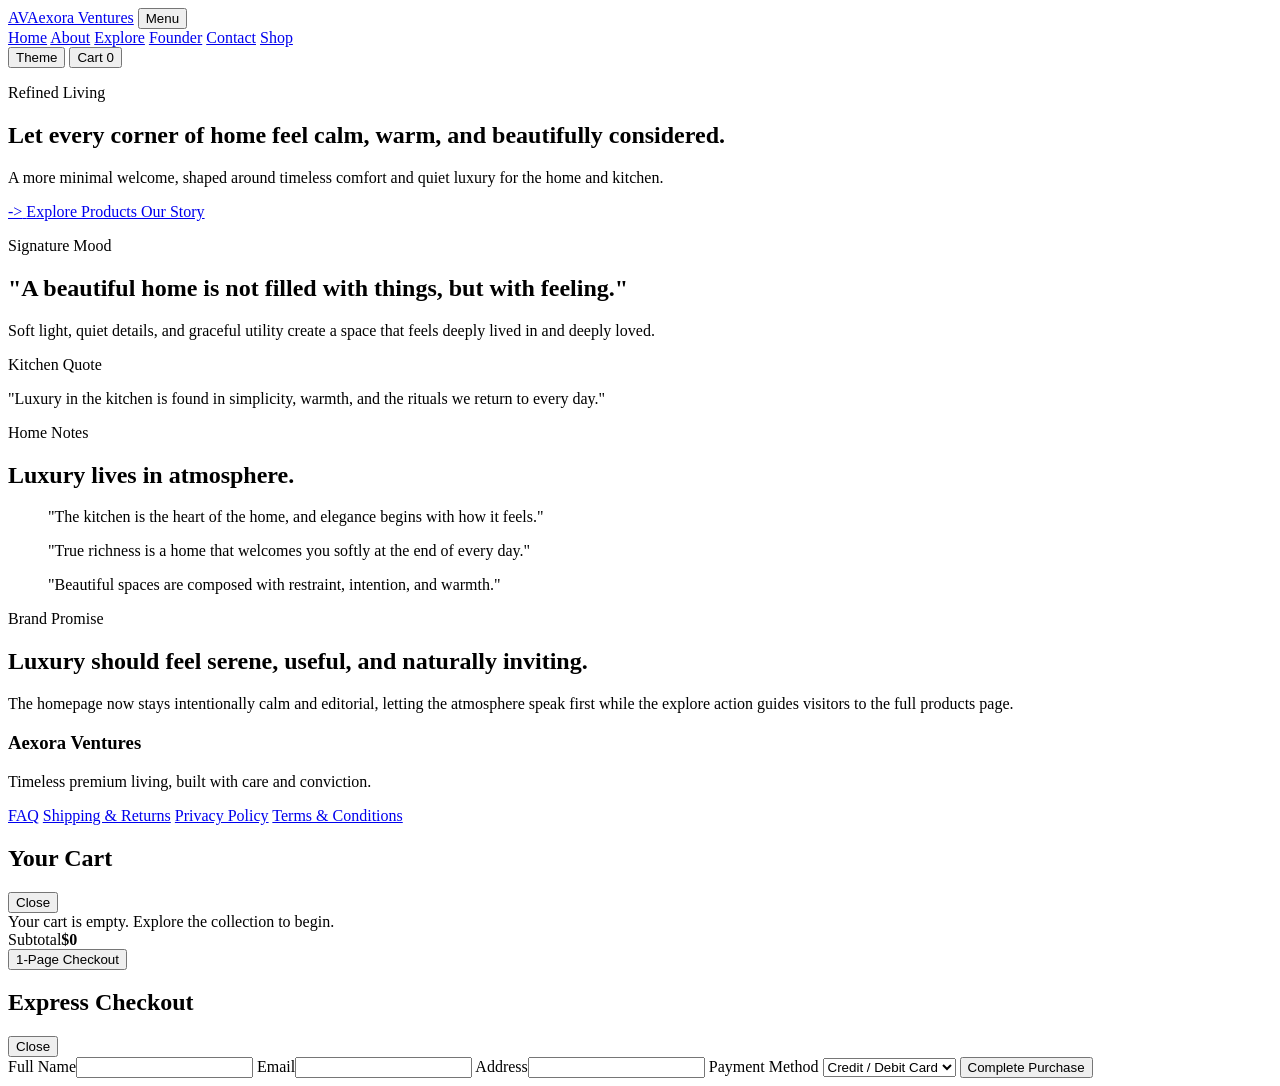
==== commit 804c6427: "Update viewport meta tag in index.html Removed 'viewport-fit=cover' from the viewport meta tag." ====
--- a/index.html
+++ b/index.html
@@ -2,7 +2,7 @@
 <html lang="en">
 <head>
   <meta charset="UTF-8">
-  <meta name="viewport" content="width=device-width, initial-scale=1.0, viewport-fit=cover">
+  <meta name="viewport" content="width=device-width, initial-scale=1.0">
   <meta name="description" content="Aexora Ventures crafts premium everyday essentials with timeless design and practical luxury.">
   <title>Aexora Ventures</title>
   <link rel="preconnect" href="https://fonts.googleapis.com">
--- a/assets/styles.css
+++ b/assets/styles.css
@@ -1,495 +1,50 @@
-:root {
-  color-scheme: light;
-  --bg: #f4ede3;
-  --surface: rgba(255, 252, 248, 0.92);
-  --surface-solid: #fffdf9;
-  --surface-strong: #ede1d1;
-  --text: #181411;
-  --muted: #5f554a;
-  --line: rgba(24, 20, 17, 0.12);
-  --gold: #b69153;
-  --gold-strong: #d5b677;
-  --shadow: 0 20px 44px rgba(42, 29, 15, 0.1);
-  --radius-lg: 30px;
-  --radius-md: 22px;
-  --radius-sm: 16px;
-  --max-width: 1200px;
-}
+@media (max-width: 760px) {
+  .site-shell {
+    width: min(calc(100% - 20px), var(--max-width));
+  }
 
-body[data-theme="dark"] {
-  color-scheme: dark;
-  --bg: #101010;
-  --surface: rgba(25, 25, 25, 0.88);
-  --surface-solid: #161616;
-  --surface-strong: #212121;
-  --text: #f7f1e8;
-  --muted: #b8ad9f;
-  --line: rgba(247, 241, 232, 0.13);
-  --gold: #d7b679;
-  --gold-strong: #edd4a5;
-  --shadow: 0 24px 58px rgba(0, 0, 0, 0.36);
-}
-
-* { box-sizing: border-box; }
-html { scroll-behavior: smooth; }
-body {
-  margin: 0;
-  -webkit-text-size-adjust: 100%;
-  background:
-    linear-gradient(180deg, rgba(255, 250, 244, 0.94), rgba(244, 237, 227, 0.98)),
-    radial-gradient(circle at top left, rgba(182, 145, 83, 0.1), transparent 28%),
-    radial-gradient(circle at bottom right, rgba(182, 145, 83, 0.08), transparent 24%),
-    var(--bg);
-  color: var(--text);
-  font-family: "Manrope", sans-serif;
-  line-height: 1.6;
-  transition: background-color 220ms ease, color 220ms ease;
-}
-a { color: inherit; text-decoration: none; }
-img { max-width: 100%; display: block; }
-button, input, select, textarea { font: inherit; }
-.site-shell { width: min(calc(100% - 34px), var(--max-width)); margin: 0 auto; }
-
-.topbar {
-  position: sticky;
-  top: 12px;
-  z-index: 20;
-  display: flex;
-  align-items: center;
-  justify-content: flex-start;
-  gap: 14px;
-  margin-top: 12px;
-  padding: 12px 16px;
-  border: 1px solid var(--line);
-  border-radius: 26px;
-  background: rgba(255, 253, 249, 0.94);
-  backdrop-filter: blur(10px);
-  box-shadow: var(--shadow);
-}
-
-body[data-theme="dark"] .topbar { background: rgba(16, 16, 16, 0.9); }
-
-.brand {
-  display: inline-flex;
-  align-items: center;
-  gap: 10px;
-  font-weight: 700;
-  letter-spacing: 0.04em;
-}
-
-.brand-mark {
-  display: grid;
-  place-items: center;
-  width: 40px;
-  height: 40px;
-  border-radius: 50%;
-  background: linear-gradient(145deg, var(--gold-strong), #8f6d34);
-  color: #0f0f0f;
-  font-size: 0.84rem;
-  font-weight: 800;
-}
-
-.nav {
-  display: flex;
-  align-items: center;
-  gap: 8px;
-  margin-left: auto;
-}
-
-.nav a {
-  padding: 10px 14px;
-  border-radius: 999px;
-  color: var(--muted);
-  font-weight: 700;
-  transition: color 180ms ease, background-color 180ms ease, transform 180ms ease, box-shadow 180ms ease;
-}
-
-.nav a:hover,
-.nav a[aria-current="page"] {
-  color: var(--text);
-  background: rgba(182, 145, 83, 0.12);
-  transform: translateY(-1px);
-}
-
-.nav a[aria-current="page"] {
-  background: linear-gradient(135deg, rgba(213, 182, 119, 0.96), rgba(182, 145, 83, 0.9));
-  color: #111111;
-  box-shadow: 0 8px 20px rgba(182, 145, 83, 0.18);
-}
-
-.toolbar, .hero-actions, .hero-metrics, .footer-links { display: flex; gap: 12px; flex-wrap: wrap; }
-.toolbar { align-items: center; }
-.page-stack { display: grid; gap: clamp(1.25rem, 2.2vw, 1.9rem); }
-
-.nav-toggle, .icon-button, .button {
-  cursor: pointer;
-  border: 0;
-  transition: transform 180ms ease, background-color 180ms ease, color 180ms ease, border-color 180ms ease;
-}
-
-.nav-toggle, .icon-button {
-  padding: 10px 13px;
-  border-radius: 999px;
-  background: var(--surface-strong);
-  color: var(--text);
-  border: 1px solid var(--line);
-}
-
-.icon-button:hover, .button:hover, .nav-toggle:hover { transform: translateY(-1px); }
-.cart-button { display: inline-flex; align-items: center; gap: 9px; }
-.cart-count {
-  display: inline-grid;
-  place-items: center;
-  min-width: 24px;
-  height: 24px;
-  padding: 0 6px;
-  border-radius: 999px;
-  background: var(--gold);
-  color: #111;
-  font-size: 0.8rem;
-  font-weight: 800;
-}
-
-.section { padding: 76px 0; }
-.no-padding-top { padding-top: 0; }
-.hero, .product-layout, .shop-layout, .contact-layout, .founder-hero, .content-grid, .testimonial-grid, .trust-grid { display: grid; gap: 26px; }
-.hero { grid-template-columns: 1.02fr 0.98fr; align-items: center; min-height: calc(100vh - 150px); min-height: calc(100svh - 150px); min-height: calc(100dvh - 150px); gap: 42px; }
-.eyebrow {
-  margin: 0 0 12px;
-  color: var(--gold);
-  text-transform: uppercase;
-  letter-spacing: 0.2em;
-  font-size: 0.72rem;
-  font-weight: 800;
-}
-
-h1, h2, h3 {
-  margin: 0 0 14px;
-  font-family: "Cormorant Garamond", serif;
-  font-weight: 600;
-  line-height: 1;
-}
-
-h1 { font-size: clamp(3.1rem, 8vw, 5.8rem); letter-spacing: -0.04em; }
-h2 { font-size: clamp(2rem, 4vw, 3rem); letter-spacing: -0.03em; }
-h3 { font-size: 1.55rem; }
-p { margin: 0; color: var(--muted); }
-.lead { font-size: 1.06rem; max-width: 64ch; }
-.hero-copy { max-width: 620px; }
-.hero-copy .lead { max-width: 34rem; }
-
-.button {
-  display: inline-flex;
-  align-items: center;
-  justify-content: center;
-  min-height: 50px;
-  padding: 0 20px;
-  border-radius: 999px;
-  font-weight: 700;
-}
-
-.button-primary { background: linear-gradient(135deg, var(--gold-strong), var(--gold)); color: #111; }
-.button-secondary { border: 1px solid var(--line); background: var(--surface-solid); color: var(--text); }
-.explore-button { gap: 12px; }
-.explore-icon {
-  display: inline-grid;
-  place-items: center;
-  width: 32px;
-  height: 32px;
-  border-radius: 50%;
-  background: rgba(17, 17, 17, 0.12);
-  font-size: 0.9rem;
-  font-weight: 800;
-}
-.hero-metrics { list-style: none; padding: 0; margin: 26px 0 0; }
-.hero-metrics li {
-  min-width: 142px;
-  padding: 16px 18px;
-  border: 1px solid var(--line);
-  border-radius: var(--radius-md);
-  background: var(--surface);
-}
-
-.hero-metrics strong { display: block; margin-bottom: 4px; color: var(--text); font-size: 1.3rem; }
-.hero-showcase {
-  display: grid;
-  gap: 18px;
-  align-content: center;
-  min-height: auto;
-}
-
-.glass-panel, .product-card, .trust-card, .testimonial, .filters, .content-card, .contact-form, .checkout-card, .faq-item, .cart-drawer, .story-band, .results-bar {
-  border: 1px solid var(--line);
-  border-radius: var(--radius-lg);
-  background: var(--surface);
-  box-shadow: var(--shadow);
-  backdrop-filter: blur(8px);
-}
-
-.hero-card { position: relative; padding: 28px; }
-.hero-card-main {
-  inset: auto;
-  min-height: auto;
-  background: linear-gradient(160deg, rgba(182, 145, 83, 0.16), rgba(255, 255, 255, 0.46)), var(--surface);
-}
-.hero-card-accent {
-  inset: auto;
-  max-width: 84%;
-  margin-left: auto;
-  background: var(--surface-solid);
-}
-.quote-panel {
-  display: grid;
-  gap: 14px;
-}
-.quote-panel h2 {
-  line-height: 1.08;
-  max-width: 12ch;
-}
-.quote-panel p {
-  font-size: 1rem;
-}
-.card-label {
-  margin-bottom: 16px;
-  color: var(--gold);
-  font-size: 0.78rem;
-  letter-spacing: 0.18em;
-  text-transform: uppercase;
-}
-
-.section-heading, .results-bar, .price-row, .cart-drawer-header {
-  display: flex;
-  align-items: center;
-  justify-content: space-between;
-  gap: 14px;
-}
-
-.section-heading { margin-bottom: 24px; }
-.inline-link { color: var(--text); font-weight: 700; }
-.product-grid, .testimonial-grid, .trust-grid, .content-grid { grid-template-columns: repeat(12, minmax(0, 1fr)); }
-.product-card, .testimonial, .trust-card, .content-card { overflow: hidden; }
-.product-card { grid-column: span 4; padding: 18px; }
-.product-visual {
-  aspect-ratio: 4 / 4.4;
-  margin-bottom: 16px;
-  border-radius: 22px;
-  background: radial-gradient(circle at top, rgba(255, 255, 255, 0.5), transparent 35%), linear-gradient(145deg, rgba(182, 145, 83, 0.24), rgba(17, 17, 17, 0.04));
-}
-
-.product-meta { display: flex; align-items: flex-start; justify-content: space-between; gap: 14px; margin-bottom: 10px; }
-.product-meta strong, .product-price, .product-info strong { color: var(--text); }
-.product-category {
-  display: inline-block;
-  margin-bottom: 10px;
-  color: var(--gold);
-  font-size: 0.76rem;
-  letter-spacing: 0.16em;
-  text-transform: uppercase;
-}
-
-.rating { color: var(--gold); font-size: 0.9rem; }
-.product-actions { display: flex; gap: 10px; margin-top: 16px; }
-.product-actions .button { flex: 1; min-height: 44px; }
-.story-band { grid-template-columns: 0.8fr 1.2fr; align-items: center; padding: 32px; }
-.quote-band {
-  display: grid;
-  grid-template-columns: 0.9fr 1.1fr;
-  gap: 24px;
-  padding: 34px;
-  background: var(--surface-solid);
-}
-.quote-stack {
-  display: grid;
-  gap: 14px;
-}
-.quote-stack blockquote {
-  margin: 0;
-  padding: 20px 22px;
-  border: 1px solid var(--line);
-  border-radius: var(--radius-md);
-  background: rgba(255, 255, 255, 0.72);
-  color: var(--text);
-  font-family: "Cormorant Garamond", serif;
-  font-size: 1.5rem;
-  line-height: 1.14;
-}
-
-body[data-theme="dark"] .quote-stack blockquote {
-  background: rgba(255, 255, 255, 0.03);
-}
-.trust-card, .testimonial, .content-card { grid-column: span 3; padding: 26px; }
-.testimonial p { margin-bottom: 16px; }
-.recommendation-band { padding-top: 26px; }
-.footer { display: flex; justify-content: space-between; gap: 16px; padding: 0 0 36px; color: var(--muted); }
-.footer-links { align-items: flex-start; }
-.page-hero { max-width: 760px; }
-.shop-layout { grid-template-columns: 290px 1fr; align-items: start; }
-.filters, .contact-form, .checkout-card { padding: 22px; }
-.filters label, .checkout-form label, .contact-form label { display: block; margin-top: 16px; color: var(--text); font-weight: 700; }
-.filters input, .filters select, .checkout-form input, .checkout-form select, .contact-form input, .contact-form textarea {
-  width: 100%;
-  margin-top: 9px;
-  padding: 13px 14px;
-  border: 1px solid var(--line);
-  border-radius: 14px;
-  background: var(--surface-solid);
-  color: var(--text);
-}
-
-.results-bar { margin-bottom: 22px; padding: 14px 16px; }
-.product-layout { grid-template-columns: 1.05fr 0.95fr; align-items: center; }
-.product-gallery { display: grid; gap: 14px; }
-.product-image-main, .product-thumb {
-  border-radius: var(--radius-lg);
-  background: radial-gradient(circle at top, rgba(255, 255, 255, 0.42), transparent 40%), linear-gradient(145deg, rgba(182, 145, 83, 0.24), rgba(17, 17, 17, 0.08));
-}
-
-.product-image-main { aspect-ratio: 1 / 1.1; }
-.product-thumbs { display: grid; grid-template-columns: repeat(3, 1fr); gap: 10px; }
-.product-thumb { aspect-ratio: 1; }
-.product-info { padding: 14px 0; }
-.product-price-row { display: flex; align-items: center; gap: 14px; margin: 18px 0 8px; }
-.product-price { font-size: 1.9rem; font-weight: 800; }
-.offer-pill {
-  padding: 8px 12px;
-  border-radius: 999px;
-  background: rgba(182, 145, 83, 0.14);
-  color: var(--gold-strong);
-  font-weight: 700;
-}
-
-.accordion { margin-top: 20px; }
-.accordion details { padding: 14px 0; border-top: 1px solid var(--line); }
-.accordion summary, .faq-item summary { cursor: pointer; color: var(--text); font-weight: 700; }
-.founder-hero { grid-template-columns: 260px 1fr; align-items: center; }
-.founder-portrait {
-  display: grid;
-  place-items: center;
-  aspect-ratio: 1;
-  border-radius: 50%;
-  background: radial-gradient(circle at top, rgba(255, 255, 255, 0.28), transparent 40%), linear-gradient(145deg, rgba(182, 145, 83, 0.54), rgba(17, 17, 17, 0.2));
-  color: var(--surface-solid);
-  font-size: 4rem;
-  font-family: "Cormorant Garamond", serif;
-}
-
-.contact-layout { grid-template-columns: 1.1fr 0.9fr; }
-.policy-page { max-width: 880px; }
-.faq-item { padding: 20px 22px; }
-.faq-item p { margin-top: 12px; }
-
-.cart-drawer, .checkout-modal { position: fixed; z-index: 40; }
-.cart-drawer {
-  top: 18px;
-  right: 18px;
-  width: min(420px, calc(100vw - 28px));
-  height: calc(100vh - 36px);
-  height: calc(100svh - 36px);
-  height: calc(100dvh - 36px);
-  padding: 20px;
-  transform: translateX(112%);
-  transition: transform 220ms ease;
-}
-
-.cart-drawer.is-open { transform: translateX(0); }
-.cart-items {
-  display: grid;
-  gap: 12px;
-  margin: 20px 0;
-  max-height: calc(100vh - 280px);
-  max-height: calc(100svh - 280px);
-  max-height: calc(100dvh - 280px);
-  overflow: auto;
-}
-
-.cart-item {
-  display: grid;
-  grid-template-columns: 72px 1fr auto;
-  gap: 12px;
-  align-items: center;
-  padding: 12px;
-  border: 1px solid var(--line);
-  border-radius: 16px;
-  background: var(--surface-solid);
-}
-
-.cart-item-visual {
-  aspect-ratio: 1;
-  border-radius: 14px;
-  background: radial-gradient(circle at top, rgba(255, 255, 255, 0.3), transparent 36%), linear-gradient(145deg, rgba(182, 145, 83, 0.22), rgba(17, 17, 17, 0.1));
-}
-
-.checkout-box { display: grid; gap: 14px; padding-top: 10px; border-top: 1px solid var(--line); }
-.overlay {
-  position: fixed;
-  inset: 0;
-  z-index: 30;
-  background: rgba(7, 7, 7, 0.36);
-  opacity: 0;
-  pointer-events: none;
-  transition: opacity 220ms ease;
-}
-
-.overlay.is-visible { opacity: 1; pointer-events: auto; }
-.checkout-modal {
-  inset: 0;
-  display: grid;
-  place-items: center;
-  padding: 24px;
-  pointer-events: none;
-  opacity: 0;
-  transition: opacity 220ms ease;
-}
-
-.checkout-modal.is-open { opacity: 1; pointer-events: auto; }
-.checkout-card { width: min(520px, 100%); }
-.checkout-form { display: grid; gap: 0; }
-.form-note { margin-top: 12px; font-size: 0.92rem; }
-.empty-state {
-  padding: 20px;
-  border: 1px dashed var(--line);
-  border-radius: 18px;
-  color: var(--muted);
-  text-align: center;
-}
-
-.success-banner {
-  margin-top: 16px;
-  padding: 12px 14px;
-  border-radius: 16px;
-  background: rgba(182, 145, 83, 0.16);
-  color: var(--text);
-}
-
-.nav-toggle { display: none; }
-
-@media (max-width: 980px) {
-  .hero, .story-band, .shop-layout, .product-layout, .contact-layout, .founder-hero, .quote-band { grid-template-columns: 1fr; }
-  .hero { min-height: auto; padding-top: 30px; }
-  .hero-showcase { min-height: auto; }
-  .hero-card-accent { max-width: 100%; }
-  .product-card, .testimonial, .trust-card, .content-card { grid-column: span 6; }
-}
-
-@media (max-width: 760px) {
-  .site-shell { width: min(calc(100% - 20px), var(--max-width)); }
   .topbar {
     gap: 10px;
     border-radius: 22px;
     padding: 12px;
+    flex-wrap: wrap;
+    align-items: center;
   }
+
   .brand {
     flex: 1;
     min-width: 0;
+    align-items: center;
   }
+
+  .brand-mark {
+    width: 50px;
+    height: 50px;
+    min-width: 50px;
+    font-size: 1rem;
+  }
+
   .brand-text {
     max-width: 170px;
     white-space: nowrap;
     overflow: hidden;
     text-overflow: ellipsis;
   }
-  .nav-toggle { display: inline-flex; }
-  .toolbar { margin-left: 0; }
+
+  .nav-toggle {
+    display: inline-flex;
+    width: 85px;
+    height: 48px;
+    justify-content: center;
+    align-items: center;
+    border-radius: 25px;
+    flex-shrink: 0;
+  }
+
+  .toolbar {
+    margin-left: 0;
+  }
+
   .nav {
     display: none;
     width: 100%;
@@ -501,30 +56,50 @@
     border-top: 1px solid var(--line);
     padding-top: 10px;
   }
-  .nav.is-open { display: flex; }
+
+  .nav.is-open {
+    display: flex;
+  }
+
   .nav a {
     width: 100%;
     text-align: left;
   }
-  .product-card, .testimonial, .trust-card, .content-card { grid-column: span 12; }
-  .hero-card { position: relative; inset: auto; padding: 22px; }
-  h1 { font-size: clamp(2.5rem, 14vw, 3.8rem); }
-  .section { padding: 50px 0; }
-  .footer { flex-direction: column; }
+
+  .founder-hero {
+    grid-template-columns: 1fr;
+    text-align: center;
+  }
+
+  .founder-portrait {
+    width: 280px;
+    height: 280px;
+    margin: auto;
+  }
+
+  h1 {
+    font-size: clamp(2.5rem, 14vw, 3.8rem);
+  }
+
+  .product-card,
+  .testimonial,
+  .trust-card,
+  .content-card {
+    grid-column: span 12;
+  }
+
+  .section {
+    padding: 50px 0;
+  }
+
+  .footer {
+    flex-direction: column;
+  }
+
   .cart-drawer {
     top: 10px;
     right: 10px;
     width: calc(100vw - 20px);
     height: calc(100vh - 20px);
-    height: calc(100svh - 20px);
-    height: calc(100dvh - 20px);
   }
 }
-
-@media (prefers-reduced-motion: reduce) {
-  *, *::before, *::after {
-    scroll-behavior: auto;
-    transition: none !important;
-    animation: none !important;
-  }
-}
